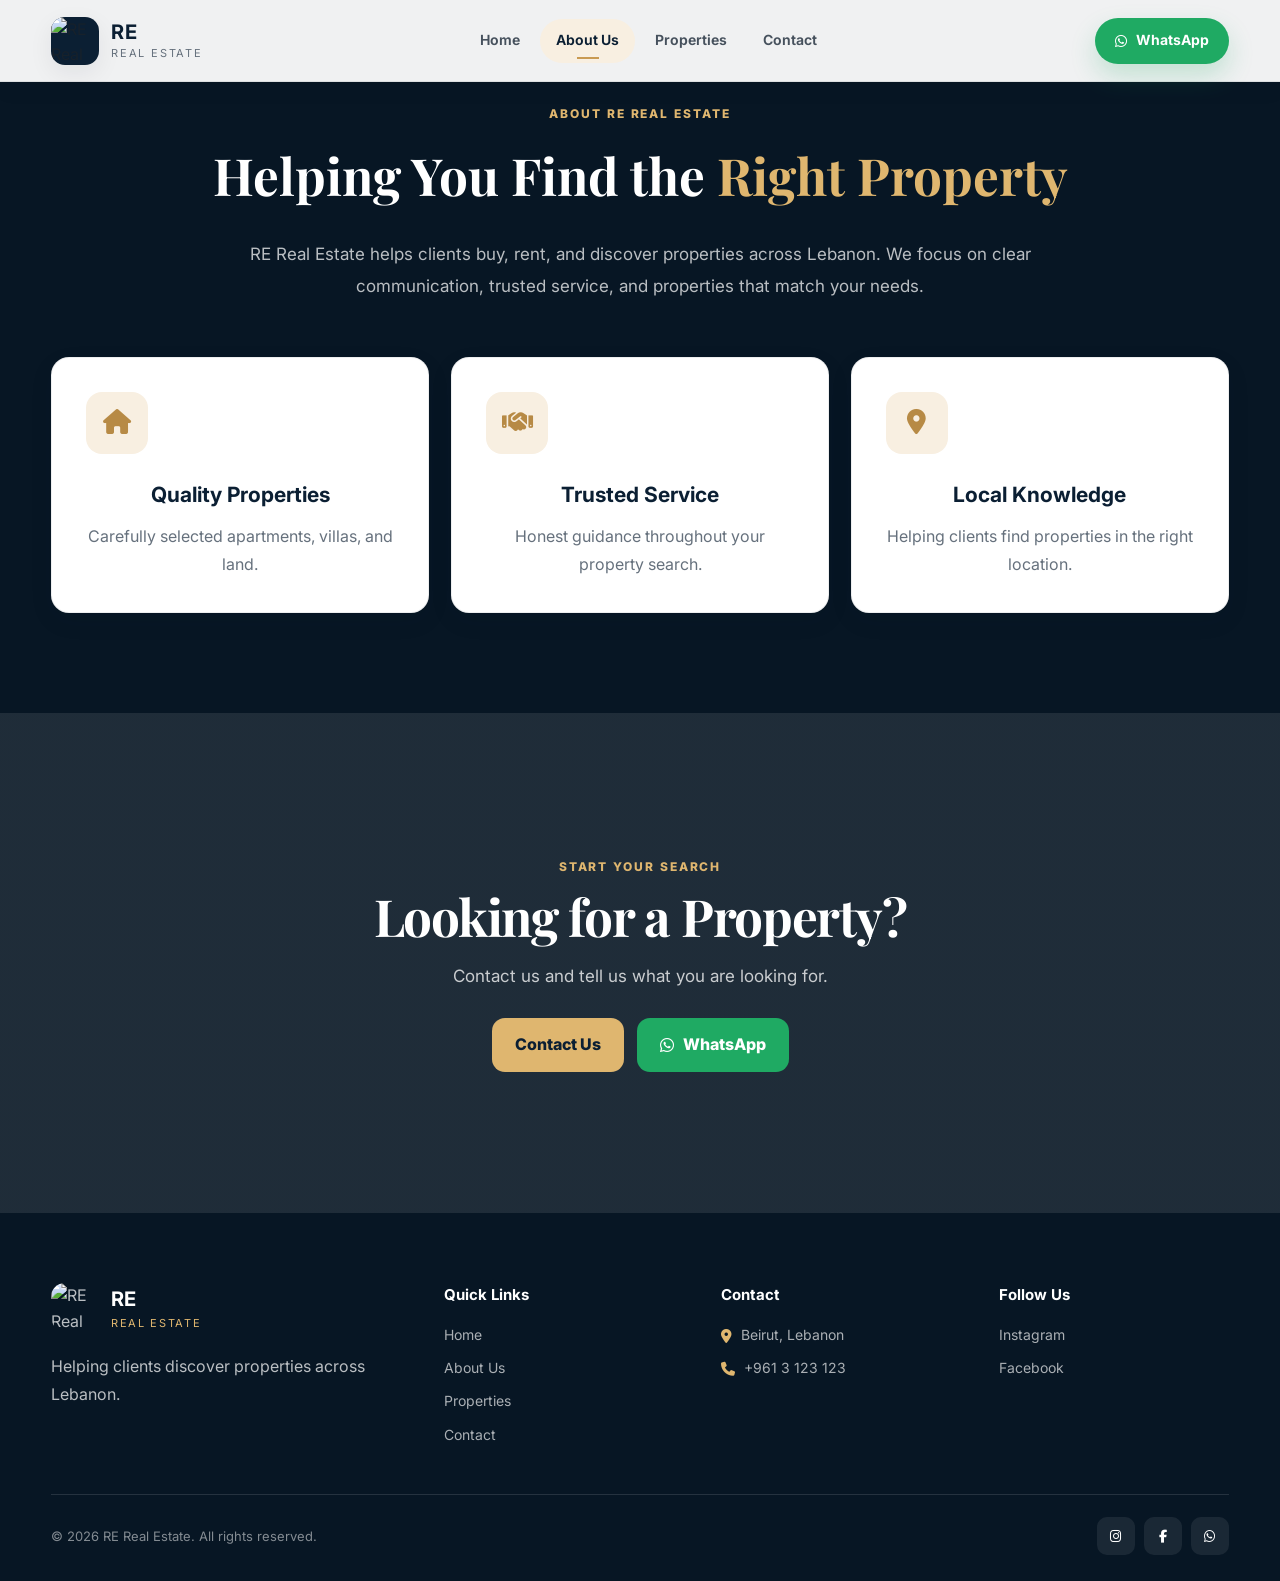
==== about.html @ bbcad8f4 "up" ====
<!DOCTYPE html>
<html lang="en">
<head>
  <meta charset="UTF-8" />

  <meta
    name="viewport"
    content="width=device-width, initial-scale=1.0"
  />

  <title>About Us | RE Real Estate</title>

  <meta
    name="description"
    content="Learn more about RE Real Estate and how we help clients find properties across Lebanon."
  />

  <link rel="stylesheet" href="style.css" />

  <link rel="preconnect" href="https://fonts.googleapis.com" />

  <link
    rel="preconnect"
    href="https://fonts.gstatic.com"
    crossorigin
  />

  <link
    href="https://fonts.googleapis.com/css2?family=Inter:wght@300;400;500;600;700;800&family=Playfair+Display:wght@600;700&display=swap"
    rel="stylesheet"
  />

  <link
    rel="stylesheet"
    href="https://cdnjs.cloudflare.com/ajax/libs/font-awesome/6.5.1/css/all.min.css"
  />
</head>

<body>

  <!-- LOADER -->
  <div class="loader-wrapper" id="loader">
    <div class="loader"></div>
  </div>

  <!-- HEADER -->
  <header class="header">

    <a href="index.html" class="logo-section">

      <div class="logo-icon">
        <img
          src="images/l.jpg"
          alt="RE Real Estate Logo"
        />
      </div>

      <div class="logo-text">
        <h2>RE</h2>
        <p>Real Estate</p>
      </div>

    </a>

    <nav class="nav" id="navMenu">

      <a href="index.html" class="nav-link">
        Home
      </a>

      <a href="about.html" class="nav-link active">
        About Us
      </a>

      <a href="index.html#properties" class="nav-link">
        Properties
      </a>

      <a href="contact.html" class="nav-link">
        Contact
      </a>

    </nav>

    <div class="header-actions">

      <a
        href="https://wa.me/9613123123"
        target="_blank"
        rel="noopener noreferrer"
        class="header-whatsapp"
      >
        <i class="fa-brands fa-whatsapp"></i>
        <span>WhatsApp</span>
      </a>

      <button
        class="menu-toggle"
        id="menuToggle"
        type="button"
        aria-label="Open navigation menu"
        aria-expanded="false"
      >
        <i class="fa-solid fa-bars"></i>
      </button>

    </div>

  </header>

  <main>

    <!-- SIMPLE ABOUT HERO -->
    <section class="about-section">

      <div class="about-container">

        <span class="section-label light-label">
          About RE Real Estate
        </span>

        <h2>
          Helping You Find the
          <span>Right Property</span>
        </h2>

        <p class="about-text">
          RE Real Estate helps clients buy, rent, and discover
          properties across Lebanon. We focus on clear communication,
          trusted service, and properties that match your needs.
        </p>

        <div class="about-features">

          <div class="feature-box">

            <div class="feature-icon">
              <i class="fa-solid fa-house"></i>
            </div>

            <h3>Quality Properties</h3>

            <p>
              Carefully selected apartments, villas, and land.
            </p>

          </div>

          <div class="feature-box">

            <div class="feature-icon">
              <i class="fa-solid fa-handshake"></i>
            </div>

            <h3>Trusted Service</h3>

            <p>
              Honest guidance throughout your property search.
            </p>

          </div>

          <div class="feature-box">

            <div class="feature-icon">
              <i class="fa-solid fa-location-dot"></i>
            </div>

            <h3>Local Knowledge</h3>

            <p>
              Helping clients find properties in the right location.
            </p>

          </div>

        </div>

      </div>

    </section>

    <!-- SMALL CONTACT CTA -->
    <section class="contact-cta">

      <div class="contact-cta-content">

        <span class="section-label light-label">
          Start Your Search
        </span>

        <h2>Looking for a Property?</h2>

        <p>
          Contact us and tell us what you are looking for.
        </p>

        <div class="contact-cta-buttons">

          <a href="contact.html" class="cta-primary">
            Contact Us
          </a>

          <a
            href="https://wa.me/9613123123"
            target="_blank"
            rel="noopener noreferrer"
            class="cta-whatsapp"
          >
            <i class="fa-brands fa-whatsapp"></i>
            WhatsApp
          </a>

        </div>

      </div>

    </section>

  </main>

  <!-- FOOTER -->
  <footer class="footer">

    <div class="footer-container">

      <div class="footer-brand">

        <div class="footer-logo">

          <img
            src="images/l.jpg"
            alt="RE Real Estate Logo"
          />

          <div>
            <h3>RE</h3>
            <p>Real Estate</p>
          </div>

        </div>

        <p class="footer-description">
          Helping clients discover properties across Lebanon.
        </p>

      </div>

      <div class="footer-column">

        <h4>Quick Links</h4>

        <a href="index.html">Home</a>
        <a href="about.html">About Us</a>
        <a href="index.html#properties">Properties</a>
        <a href="contact.html">Contact</a>

      </div>

      <div class="footer-column">

        <h4>Contact</h4>

        <p>
          <i class="fa-solid fa-location-dot"></i>
          Beirut, Lebanon
        </p>

        <p>
          <i class="fa-solid fa-phone"></i>
          +961 3 123 123
        </p>

      </div>

      <div class="footer-column">

        <h4>Follow Us</h4>

        <a href="#">
          Instagram
        </a>

        <a href="#">
          Facebook
        </a>

      </div>

    </div>

    <div class="footer-bottom">

      <p>
        © 2026 RE Real Estate. All rights reserved.
      </p>

      <div class="footer-socials">

        <a href="#" aria-label="Instagram">
          <i class="fa-brands fa-instagram"></i>
        </a>

        <a href="#" aria-label="Facebook">
          <i class="fa-brands fa-facebook-f"></i>
        </a>

        <a
          href="https://wa.me/9613123123"
          target="_blank"
          rel="noopener noreferrer"
          aria-label="WhatsApp"
        >
          <i class="fa-brands fa-whatsapp"></i>
        </a>

      </div>

    </div>

  </footer>

  <script src="script.js"></script>

</body>
</html>
---- style.css ----
/* =========================================================
   RE REAL ESTATE — PROFESSIONAL RESPONSIVE DESIGN
   ========================================================= */

/* =========================
   DESIGN TOKENS
========================= */
:root{
  --navy-950:#071624;
  --navy-900:#0b1f33;
  --navy-800:#12314d;
  --navy-700:#1a466d;

  --gold-600:#b78a45;
  --gold-500:#c99a52;
  --gold-400:#dfb66f;
  --gold-100:#f8efe1;

  --green:#1faa63;
  --green-dark:#16844b;

  --white:#ffffff;
  --ivory:#fbfaf7;
  --sand:#f3efe8;
  --surface:#ffffff;
  --surface-soft:#f7f8fa;

  --text:#17212b;
  --text-soft:#66717d;
  --text-light:#8c96a1;
  --border:#e5e9ed;

  --shadow-sm:0 8px 24px rgba(7,22,36,.07);
  --shadow-md:0 18px 45px rgba(7,22,36,.11);
  --shadow-lg:0 28px 70px rgba(7,22,36,.18);

  --radius-sm:12px;
  --radius-md:18px;
  --radius-lg:26px;
  --radius-xl:34px;

  --container:1240px;
  --header-height:82px;
}

/* =========================
   RESET / GLOBAL
========================= */
*{
  margin:0;
  padding:0;
  box-sizing:border-box;
}

html{
  scroll-behavior:smooth;
  scroll-padding-top:100px;
}

body{
  min-height:100vh;
  font-family:"Inter",sans-serif;
  background:var(--ivory);
  color:var(--text);
  overflow-x:hidden;
  line-height:1.6;
}

body.menu-open{
  overflow:hidden;
}

img{
  width:100%;
  display:block;
}

a{
  color:inherit;
  text-decoration:none;
}

button,
input,
select,
textarea{
  font:inherit;
}

button,
select{
  cursor:pointer;
}

button{
  border:none;
}

input,
select,
textarea{
  min-width:0;
}

::selection{
  background:var(--gold-500);
  color:var(--white);
}

[hidden]{
  display:none !important;
}

/* =========================
   LOADER
========================= */
.loader-wrapper{
  position:fixed;
  inset:0;
  z-index:9999;
  display:flex;
  align-items:center;
  justify-content:center;
  background:var(--navy-950);
  transition:opacity .4s ease, visibility .4s ease;
}

.loader-wrapper.hide{
  opacity:0;
  visibility:hidden;
  pointer-events:none;
}

.loader{
  width:54px;
  height:54px;
  border:4px solid rgba(255,255,255,.18);
  border-top-color:var(--gold-400);
  border-radius:50%;
  animation:spin .8s linear infinite;
}

@keyframes spin{
  to{transform:rotate(360deg)}
}

/* =========================
   HEADER
========================= */
.header{
  position:fixed;
  top:0;
  left:0;
  width:100%;
  height:var(--header-height);
  z-index:1000;
  display:flex;
  align-items:center;
  justify-content:space-between;
  gap:28px;
  padding:0 clamp(20px,4vw,64px);
  background:rgba(255,255,255,.94);
  border-bottom:1px solid rgba(7,22,36,.08);
  box-shadow:0 6px 22px rgba(7,22,36,.05);
  backdrop-filter:blur(18px);
}

.logo-section{
  display:flex;
  align-items:center;
  gap:12px;
  flex-shrink:0;
}

.logo-icon{
  width:48px;
  height:48px;
  border-radius:14px;
  overflow:hidden;
  background:var(--navy-900);
  box-shadow:var(--shadow-sm);
}

.logo-icon img{
  width:100%;
  height:100%;
  object-fit:cover;
}

.logo-text h2,
.logo-section h2{
  color:var(--navy-900);
  font-size:20px;
  line-height:1.1;
  letter-spacing:.06em;
}

.logo-text p,
.logo-section p{
  color:var(--text-soft);
  font-size:11px;
  line-height:1.2;
  margin-top:4px;
  text-transform:uppercase;
  letter-spacing:.16em;
}

.nav{
  display:flex;
  align-items:center;
  justify-content:center;
  gap:4px;
}

.nav-link{
  position:relative;
  display:flex;
  align-items:center;
  justify-content:center;
  min-height:44px;
  padding:0 16px;
  color:#46515d;
  font-size:14px;
  font-weight:650;
  border-radius:999px;
  transition:color .25s ease, background .25s ease;
}

.nav-link::after{
  content:"";
  position:absolute;
  left:50%;
  bottom:4px;
  width:0;
  height:2px;
  background:var(--gold-500);
  transform:translateX(-50%);
  transition:width .25s ease;
}

.nav-link:hover,
.nav-link.active{
  color:var(--navy-900);
  background:var(--gold-100);
}

.nav-link:hover::after,
.nav-link.active::after{
  width:22px;
}

.header-actions{
  display:flex;
  align-items:center;
  gap:12px;
}

.header-whatsapp{
  min-height:46px;
  padding:0 20px;
  display:inline-flex;
  align-items:center;
  justify-content:center;
  gap:9px;
  color:var(--white);
  background:var(--green);
  border-radius:999px;
  font-size:14px;
  font-weight:700;
  box-shadow:0 12px 26px rgba(31,170,99,.22);
  transition:transform .25s ease, background .25s ease, box-shadow .25s ease;
}

.header-whatsapp:hover{
  background:var(--green-dark);
  transform:translateY(-2px);
  box-shadow:0 16px 32px rgba(31,170,99,.3);
}

.menu-toggle{
  display:none;
  width:46px;
  height:46px;
  align-items:center;
  justify-content:center;
  border-radius:13px;
  background:var(--navy-900);
  color:var(--white);
  font-size:20px;
}

/* =========================
   SHARED TYPOGRAPHY
========================= */
.section-label{
  display:inline-flex;
  align-items:center;
  gap:8px;
  margin-bottom:12px;
  color:var(--gold-600);
  font-size:12px;
  font-weight:800;
  text-transform:uppercase;
  letter-spacing:.16em;
}

.light-label{
  color:var(--gold-400);
}

.section-heading{
  max-width:var(--container);
  margin:0 auto 42px;
  display:flex;
  align-items:flex-end;
  justify-content:space-between;
  gap:28px;
}

.section-heading h2,
.about-content h2,
.contact-cta h2{
  font-family:"Playfair Display",serif;
  color:var(--navy-900);
  font-size:clamp(36px,4vw,56px);
  line-height:1.1;
  letter-spacing:-.025em;
}

.section-heading p,
.about-content p{
  max-width:650px;
  margin-top:12px;
  color:var(--text-soft);
  font-size:17px;
}

.centered-heading{
  justify-content:center;
  text-align:center;
}

.centered-heading p{
  margin-left:auto;
  margin-right:auto;
}

/* =========================
   HERO
========================= */
.hero{
  position:relative;
  min-height:900px;
  padding:calc(var(--header-height) + 90px) 24px 90px;
  display:flex;
  align-items:center;
  overflow:hidden;
}

.hero-bg{
  position:absolute;
  inset:0;
  width:100%;
  height:100%;
  object-fit:cover;
}

.hero-overlay{
  position:absolute;
  inset:0;
  background:
    linear-gradient(90deg,rgba(7,22,36,.91) 0%,rgba(7,22,36,.72) 44%,rgba(7,22,36,.42) 100%),
    linear-gradient(0deg,rgba(7,22,36,.5),rgba(7,22,36,.06));
}

.hero-content{
  position:relative;
  z-index:2;
  width:100%;
  max-width:var(--container);
  margin:0 auto;
}

.hero-label{
  width:max-content;
  max-width:100%;
  display:flex;
  align-items:center;
  gap:9px;
  margin-bottom:20px;
  padding:9px 14px;
  color:#f8ead4;
  background:rgba(255,255,255,.1);
  border:1px solid rgba(255,255,255,.2);
  border-radius:999px;
  backdrop-filter:blur(12px);
  font-size:13px;
  font-weight:700;
}

.hero-content h1{
  max-width:830px;
  color:var(--white);
  font-family:"Playfair Display",serif;
  font-size:clamp(52px,6.4vw,88px);
  line-height:.98;
  letter-spacing:-.045em;
}

.hero-content h1 span{
  color:var(--gold-400);
}

.hero-description{
  max-width:690px;
  margin:24px 0 36px;
  color:rgba(255,255,255,.82);
  font-size:clamp(17px,1.8vw,21px);
}

/* =========================
   PROPERTY SEARCH
========================= */
.property-search{
  max-width:1120px;
  padding:22px;
  background:rgba(255,255,255,.97);
  border:1px solid rgba(255,255,255,.58);
  border-radius:var(--radius-lg);
  box-shadow:var(--shadow-lg);
  backdrop-filter:blur(18px);
}

.search-grid{
  display:grid;
  grid-template-columns:1.35fr repeat(5,1fr);
  gap:12px;
  align-items:end;
}

.filter-field{
  min-width:0;
}

.filter-field-large{
  grid-column:span 2;
}

.filter-field label{
  display:block;
  margin:0 0 7px 4px;
  color:#52606d;
  font-size:11px;
  font-weight:800;
  text-transform:uppercase;
  letter-spacing:.06em;
}

.filter-control{
  position:relative;
  min-height:56px;
  display:flex;
  align-items:center;
  background:var(--surface-soft);
  border:1px solid var(--border);
  border-radius:14px;
  transition:border-color .2s ease, background .2s ease, box-shadow .2s ease;
}

.filter-control:focus-within{
  background:var(--white);
  border-color:var(--gold-500);
  box-shadow:0 0 0 4px rgba(201,154,82,.13);
}

.filter-control > i:first-child{
  position:absolute;
  left:16px;
  z-index:1;
  color:var(--gold-600);
  pointer-events:none;
}

.filter-control input,
.filter-control select{
  width:100%;
  height:54px;
  padding:0 40px 0 44px;
  color:var(--text);
  background:transparent;
  border:none;
  outline:none;
  border-radius:14px;
  font-size:14px;
}

.filter-control input::placeholder{
  color:#9ca4ad;
}

.filter-control select{
  appearance:none;
}

.select-arrow{
  position:absolute;
  right:15px;
  color:#89939e;
  font-size:11px;
  pointer-events:none;
}

.search-button-field{
  grid-column:span 2;
}

.search-button{
  width:100%;
  min-height:56px;
  display:flex;
  align-items:center;
  justify-content:center;
  gap:10px;
  color:var(--white);
  background:linear-gradient(135deg,var(--gold-600),var(--gold-500));
  border-radius:14px;
  font-weight:800;
  box-shadow:0 12px 24px rgba(183,138,69,.24);
  transition:transform .22s ease, filter .22s ease;
}

.search-button:hover{
  filter:brightness(.95);
  transform:translateY(-2px);
}

.search-bottom{
  margin-top:14px;
  display:flex;
  align-items:center;
  justify-content:space-between;
  gap:16px;
}

.advanced-filter-button,
.clear-filters-button{
  display:inline-flex;
  align-items:center;
  gap:8px;
  padding:7px 4px;
  background:transparent;
  font-size:13px;
  font-weight:750;
}

.advanced-filter-button{
  color:var(--navy-800);
}

.clear-filters-button{
  color:#9a5353;
}

.advanced-filters{
  display:none;
  margin-top:16px;
  padding-top:16px;
  border-top:1px solid var(--border);
}

.advanced-filters.show{
  display:block;
  animation:fadeDown .25s ease;
}

@keyframes fadeDown{
  from{opacity:0;transform:translateY(-8px)}
  to{opacity:1;transform:translateY(0)}
}

.advanced-filter-grid{
  display:grid;
  grid-template-columns:repeat(4,1fr);
  gap:12px;
}

.quick-filters{
  margin-top:20px;
  display:flex;
  align-items:center;
  flex-wrap:wrap;
  gap:10px;
  color:rgba(255,255,255,.82);
  font-size:13px;
}

.quick-filters > span{
  font-weight:800;
}

.quick-filter-btn{
  padding:9px 15px;
  color:var(--white);
  background:rgba(255,255,255,.12);
  border:1px solid rgba(255,255,255,.24);
  border-radius:999px;
  backdrop-filter:blur(12px);
  transition:background .2s ease, color .2s ease, transform .2s ease;
}

.quick-filter-btn:hover,
.quick-filter-btn.active{
  color:var(--navy-900);
  background:var(--white);
  transform:translateY(-2px);
}

/* =========================
   PROPERTIES
========================= */
.properties-section{
  padding:100px clamp(20px,4vw,64px);
  background:var(--ivory);
}

.results-actions{
  display:flex;
  align-items:center;
  gap:10px;
  flex-shrink:0;
}

.results-actions label{
  color:var(--text-soft);
  font-size:13px;
  font-weight:700;
}

.results-actions select{
  min-height:46px;
  padding:0 38px 0 14px;
  color:var(--text);
  background:var(--white);
  border:1px solid var(--border);
  border-radius:12px;
  outline:none;
}

.properties-grid{
  max-width:var(--container);
  margin:0 auto;
  display:grid;
  grid-template-columns:repeat(3,minmax(0,1fr));
  gap:26px;
}

.property-card{
  min-width:0;
  overflow:hidden;
  background:var(--white);
  border:1px solid rgba(7,22,36,.07);
  border-radius:var(--radius-md);
  box-shadow:var(--shadow-sm);
  transition:transform .3s ease, box-shadow .3s ease, border-color .3s ease;
}

.property-card:hover{
  transform:translateY(-8px);
  box-shadow:var(--shadow-md);
  border-color:rgba(201,154,82,.35);
}

.property-image{
  position:relative;
  height:245px;
  overflow:hidden;
  background:#dfe4e8;
}

.property-image::after{
  content:"";
  position:absolute;
  inset:0;
  background:linear-gradient(0deg,rgba(7,22,36,.35),transparent 48%);
  pointer-events:none;
}

.property-image img{
  width:100%;
  height:100%;
  object-fit:cover;
  transition:transform .55s ease;
}

.property-card:hover .property-image img{
  transform:scale(1.06);
}

.property-badge{
  position:absolute;
  top:16px;
  left:16px;
  z-index:2;
  padding:8px 13px;
  color:var(--white);
  border-radius:999px;
  font-size:11px;
  font-weight:800;
  text-transform:uppercase;
  letter-spacing:.05em;
  box-shadow:0 8px 18px rgba(0,0,0,.16);
}

.badge-sale{
  background:var(--gold-600);
}

.badge-rent{
  background:var(--navy-700);
}

.property-content{
  padding:22px;
}

.property-title{
  margin-bottom:10px;
  color:var(--navy-900);
  font-family:"Playfair Display",serif;
  font-size:23px;
  line-height:1.25;
}

.property-location{
  display:flex;
  align-items:flex-start;
  gap:8px;
  min-height:44px;
  margin-bottom:14px;
  color:var(--text-soft);
  font-size:14px;
}

.property-location i{
  margin-top:4px;
  color:var(--gold-600);
}

.property-price{
  margin-bottom:17px;
  color:var(--gold-600);
  font-size:29px;
  font-weight:850;
  letter-spacing:-.03em;
}

.property-features{
  display:flex;
  flex-wrap:wrap;
  gap:10px 16px;
  margin-bottom:20px;
  padding:15px 0;
  color:#5e6873;
  border-top:1px solid var(--border);
  border-bottom:1px solid var(--border);
}

.property-features span{
  display:flex;
  align-items:center;
  gap:6px;
  font-size:13px;
}

.property-features i{
  color:var(--gold-600);
}

.card-buttons{
  display:flex;
  gap:10px;
}

.details-btn{
  flex:1;
  min-height:50px;
  color:var(--white);
  background:var(--navy-900);
  border-radius:12px;
  font-size:14px;
  font-weight:800;
  transition:background .2s ease, transform .2s ease;
}

.details-btn:hover{
  background:var(--navy-700);
  transform:translateY(-2px);
}

.whatsapp-btn{
  width:50px;
  height:50px;
  display:flex;
  align-items:center;
  justify-content:center;
  flex-shrink:0;
  color:var(--white);
  background:var(--green);
  border-radius:12px;
  font-size:20px;
  transition:background .2s ease, transform .2s ease;
}

.whatsapp-btn:hover{
  background:var(--green-dark);
  transform:translateY(-2px);
}

.no-results{
  max-width:700px;
  margin:34px auto 0;
  padding:50px 24px;
  text-align:center;
  background:var(--white);
  border:1px solid var(--border);
  border-radius:var(--radius-lg);
  box-shadow:var(--shadow-sm);
}

.no-results-icon{
  width:76px;
  height:76px;
  margin:0 auto 20px;
  display:flex;
  align-items:center;
  justify-content:center;
  color:var(--gold-600);
  background:var(--gold-100);
  border-radius:50%;
  font-size:30px;
}

.no-results h3{
  color:var(--navy-900);
  font-size:25px;
}

.no-results p{
  margin:8px 0 22px;
  color:var(--text-soft);
}

.reset-search-button{
  min-height:48px;
  padding:0 22px;
  color:var(--white);
  background:var(--navy-900);
  border-radius:12px;
  font-weight:800;
}

/* =========================
   ABOUT PREVIEW
========================= */
.about-preview{
  padding:110px clamp(20px,4vw,64px);
  background:var(--white);
}

.about-preview-container{
  max-width:var(--container);
  margin:0 auto;
  display:grid;
  grid-template-columns:1.05fr .95fr;
  gap:72px;
  align-items:center;
}

.about-image{
  position:relative;
}

.about-image img{
  height:570px;
  object-fit:cover;
  border-radius:var(--radius-lg);
  box-shadow:var(--shadow-md);
}

.about-image::before{
  content:"";
  position:absolute;
  left:-20px;
  top:-20px;
  width:140px;
  height:140px;
  border:2px solid var(--gold-500);
  border-radius:24px;
  z-index:0;
}

.about-image img{
  position:relative;
  z-index:1;
}

.experience-card{
  position:absolute;
  right:-24px;
  bottom:34px;
  z-index:2;
  width:180px;
  padding:24px;
  color:var(--white);
  background:var(--navy-900);
  border-radius:18px;
  box-shadow:var(--shadow-md);
}

.experience-card strong{
  display:block;
  color:var(--gold-400);
  font-family:"Playfair Display",serif;
  font-size:44px;
  line-height:1;
}

.experience-card span{
  display:block;
  margin-top:8px;
  font-size:13px;
  line-height:1.4;
}

.about-content p{
  line-height:1.8;
}

.about-points{
  margin:25px 0 30px;
  display:grid;
  gap:13px;
}

.about-point{
  display:flex;
  align-items:center;
  gap:11px;
  color:#46515d;
  font-weight:650;
}

.about-point i{
  color:var(--gold-600);
}

.primary-link{
  display:inline-flex;
  align-items:center;
  gap:10px;
  min-height:52px;
  padding:0 21px;
  color:var(--white);
  background:var(--navy-900);
  border-radius:12px;
  font-weight:800;
  transition:background .2s ease, transform .2s ease;
}

.primary-link:hover{
  background:var(--navy-700);
  transform:translateY(-2px);
}

/* =========================
   FEATURES
========================= */
.features-section{
  padding:100px clamp(20px,4vw,64px);
  background:var(--sand);
}

.features-grid{
  max-width:var(--container);
  margin:0 auto;
  display:grid;
  grid-template-columns:repeat(3,1fr);
  gap:24px;
}

.feature-card,
.feature-box{
  padding:34px;
  background:var(--white);
  border:1px solid rgba(7,22,36,.07);
  border-radius:var(--radius-md);
  box-shadow:var(--shadow-sm);
  transition:transform .25s ease, box-shadow .25s ease;
}

.feature-card:hover,
.feature-box:hover{
  transform:translateY(-6px);
  box-shadow:var(--shadow-md);
}

.feature-icon{
  width:62px;
  height:62px;
  margin-bottom:24px;
  display:flex;
  align-items:center;
  justify-content:center;
  color:var(--gold-600);
  background:var(--gold-100);
  border-radius:16px;
  font-size:25px;
}

.feature-card h3,
.feature-box h3{
  margin-bottom:10px;
  color:var(--navy-900);
  font-size:21px;
}

.feature-card p,
.feature-box p{
  color:var(--text-soft);
  line-height:1.75;
}

/* =========================
   CONTACT CTA
========================= */
.contact-cta{
  position:relative;
  min-height:500px;
  padding:90px 24px;
  display:flex;
  align-items:center;
  justify-content:center;
  overflow:hidden;
  text-align:center;
  background:
    linear-gradient(rgba(7,22,36,.9),rgba(7,22,36,.9)),
    url("images/hero.png") center/cover no-repeat;
}

.contact-cta-content{
  position:relative;
  z-index:2;
  max-width:800px;
}

.contact-cta h2{
  color:var(--white);
}

.contact-cta p{
  max-width:650px;
  margin:18px auto 28px;
  color:rgba(255,255,255,.76);
  font-size:17px;
}

.contact-cta-buttons{
  display:flex;
  align-items:center;
  justify-content:center;
  flex-wrap:wrap;
  gap:13px;
}

.cta-primary,
.cta-whatsapp{
  min-height:54px;
  padding:0 23px;
  display:inline-flex;
  align-items:center;
  justify-content:center;
  gap:9px;
  border-radius:13px;
  font-weight:800;
}

.cta-primary{
  color:var(--navy-900);
  background:var(--gold-400);
}

.cta-whatsapp{
  color:var(--white);
  background:var(--green);
}

/* =========================
   FOOTER
========================= */
.footer{
  padding:70px clamp(20px,4vw,64px) 26px;
  color:rgba(255,255,255,.72);
  background:var(--navy-950);
}

.footer-container{
  max-width:var(--container);
  margin:0 auto;
  display:grid;
  grid-template-columns:1.5fr repeat(3,1fr);
  gap:48px;
}

.footer-logo{
  display:flex;
  align-items:center;
  gap:12px;
}

.footer-logo img{
  width:48px;
  height:48px;
  object-fit:cover;
  border-radius:14px;
}

.footer-logo h3{
  color:var(--white);
  font-size:20px;
}

.footer-logo p{
  color:var(--gold-400);
  font-size:11px;
  letter-spacing:.15em;
  text-transform:uppercase;
}

.footer-description{
  max-width:350px;
  margin-top:20px;
  line-height:1.75;
}

.footer-column{
  display:grid;
  align-content:start;
  gap:11px;
}

.footer-column h4{
  margin-bottom:6px;
  color:var(--white);
  font-size:15px;
}

.footer-column a,
.footer-column p{
  color:rgba(255,255,255,.66);
  font-size:14px;
  transition:color .2s ease;
}

.footer-column a:hover{
  color:var(--gold-400);
}

.footer-column p{
  display:flex;
  align-items:flex-start;
  gap:9px;
}

.footer-column i{
  margin-top:5px;
  color:var(--gold-400);
}

.footer-bottom{
  max-width:var(--container);
  margin:48px auto 0;
  padding-top:22px;
  display:flex;
  align-items:center;
  justify-content:space-between;
  gap:20px;
  border-top:1px solid rgba(255,255,255,.12);
  color:rgba(255,255,255,.5);
  font-size:13px;
}

.footer-socials{
  display:flex;
  gap:9px;
}

.footer-socials a{
  width:38px;
  height:38px;
  display:flex;
  align-items:center;
  justify-content:center;
  color:var(--white);
  background:rgba(255,255,255,.08);
  border-radius:10px;
  transition:background .2s ease, color .2s ease;
}

.footer-socials a:hover{
  color:var(--navy-900);
  background:var(--gold-400);
}

/* =========================
   PROPERTY MODAL
========================= */
.property-modal{
  position:fixed;
  inset:0;
  z-index:5000;
  opacity:0;
  visibility:hidden;
  pointer-events:none;
  transition:opacity .25s ease, visibility .25s ease;
}

.property-modal.show{
  opacity:1;
  visibility:visible;
  pointer-events:auto;
}

.modal-overlay{
  position:absolute;
  inset:0;
  background:rgba(7,22,36,.78);
  backdrop-filter:blur(5px);
}

.modal-content{
  position:absolute;
  top:50%;
  left:50%;
  width:min(920px,calc(100% - 30px));
  max-height:90vh;
  overflow:auto;
  transform:translate(-50%,-48%);
  background:var(--white);
  border-radius:var(--radius-lg);
  box-shadow:var(--shadow-lg);
  transition:transform .25s ease;
}

.property-modal.show .modal-content{
  transform:translate(-50%,-50%);
}

.close-modal{
  position:absolute;
  top:16px;
  right:16px;
  z-index:5;
  width:46px;
  height:46px;
  color:var(--white);
  background:rgba(7,22,36,.9);
  border-radius:50%;
  font-size:18px;
}

.modal-image{
  height:360px;
}

.modal-image img{
  width:100%;
  height:100%;
  object-fit:cover;
}

.modal-info{
  padding:30px;
}

.modal-info h2{
  color:var(--navy-900);
  font-family:"Playfair Display",serif;
  font-size:34px;
}

.modal-location{
  margin:10px 0;
  display:flex;
  align-items:center;
  gap:8px;
  color:var(--text-soft);
}

.modal-price{
  margin-bottom:20px;
  color:var(--gold-600);
  font-size:32px;
  font-weight:850;
}

.modal-features{
  display:flex;
  flex-wrap:wrap;
  gap:10px;
  margin-bottom:22px;
}

.modal-features span{
  padding:10px 13px;
  display:flex;
  align-items:center;
  gap:7px;
  color:#46515d;
  background:var(--surface-soft);
  border:1px solid var(--border);
  border-radius:10px;
  font-size:13px;
}

.modal-description{
  margin-bottom:24px;
  color:var(--text-soft);
  line-height:1.8;
}

.modal-whatsapp{
  min-height:56px;
  display:flex;
  align-items:center;
  justify-content:center;
  gap:9px;
  color:var(--white);
  background:var(--green);
  border-radius:13px;
  font-weight:800;
}

/* =========================================================
   PROPERTY DETAILS PAGE
========================================================= */
.details-page{
  padding:calc(var(--header-height) + 42px) clamp(20px,4vw,64px) 100px;
  background:var(--ivory);
}

.details-top,
.property-heading,
.details-gallery,
.details-layout{
  max-width:var(--container);
  margin-left:auto;
  margin-right:auto;
}

.details-top{
  margin-bottom:24px;
  display:flex;
  align-items:center;
  justify-content:space-between;
  gap:20px;
}

.breadcrumb{
  display:flex;
  align-items:center;
  flex-wrap:wrap;
  gap:9px;
  color:var(--text-soft);
  font-size:13px;
}

.breadcrumb a{
  display:flex;
  align-items:center;
  gap:7px;
  color:var(--text-soft);
}

.breadcrumb > i{
  color:#a6adb4;
  font-size:9px;
}

.breadcrumb span{
  color:var(--navy-900);
  font-weight:700;
}

.back-properties-link{
  display:inline-flex;
  align-items:center;
  gap:8px;
  color:var(--navy-800);
  font-size:13px;
  font-weight:750;
}

.property-heading{
  margin-bottom:30px;
  display:flex;
  align-items:flex-end;
  justify-content:space-between;
  gap:30px;
}

.property-heading-badges{
  display:flex;
  flex-wrap:wrap;
  gap:9px;
  margin-bottom:14px;
}

.details-badge,
.featured-badge{
  position:static;
  display:inline-flex;
  align-items:center;
  gap:7px;
  padding:8px 13px;
  color:var(--white);
  border-radius:999px;
  font-size:11px;
  font-weight:850;
  letter-spacing:.04em;
  text-transform:uppercase;
}

.details-badge{
  background:var(--gold-600);
}

.featured-badge{
  background:var(--navy-800);
}

.property-heading h1{
  max-width:780px;
  color:var(--navy-900);
  font-family:"Playfair Display",serif;
  font-size:clamp(38px,4.7vw,62px);
  line-height:1.05;
}

.detail-location{
  margin-top:14px;
  display:flex;
  align-items:center;
  gap:9px;
  color:var(--text-soft);
  font-size:16px;
}

.detail-location i{
  color:var(--gold-600);
}

.property-heading-price{
  min-width:220px;
  text-align:right;
}

.property-heading-price span{
  display:block;
  color:var(--text-soft);
  font-size:12px;
  text-transform:uppercase;
  letter-spacing:.08em;
}

.property-heading-price strong{
  display:block;
  margin-top:4px;
  color:var(--gold-600);
  font-size:clamp(30px,3vw,42px);
  line-height:1.1;
}

.details-gallery{
  margin-bottom:42px;
}

.main-image-wrap{
  position:relative;
  height:620px;
  overflow:hidden;
  background:#dfe4e8;
  border-radius:var(--radius-lg);
  box-shadow:var(--shadow-md);
}

.main-image-wrap::after{
  content:"";
  position:absolute;
  inset:0;
  background:linear-gradient(0deg,rgba(7,22,36,.35),transparent 35%);
  pointer-events:none;
}

.main-image-wrap img{
  width:100%;
  height:100%;
  object-fit:cover;
}

.gallery-arrow{
  position:absolute;
  top:50%;
  z-index:4;
  width:54px;
  height:54px;
  display:flex;
  align-items:center;
  justify-content:center;
  color:var(--navy-900);
  background:rgba(255,255,255,.94);
  border-radius:50%;
  box-shadow:0 12px 28px rgba(7,22,36,.22);
  transform:translateY(-50%);
  transition:transform .2s ease, background .2s ease;
}

.gallery-arrow:hover{
  background:var(--gold-400);
  transform:translateY(-50%) scale(1.05);
}

.gallery-arrow-left,
.gallery-arrow.left{
  left:20px;
}

.gallery-arrow-right,
.gallery-arrow.right{
  right:20px;
}

.gallery-counter{
  position:absolute;
  right:18px;
  bottom:18px;
  z-index:4;
  padding:9px 13px;
  display:flex;
  align-items:center;
  gap:8px;
  color:var(--white);
  background:rgba(7,22,36,.72);
  border:1px solid rgba(255,255,255,.2);
  border-radius:999px;
  backdrop-filter:blur(10px);
  font-size:12px;
  font-weight:700;
}

.gallery-dots{
  position:absolute;
  left:50%;
  bottom:20px;
  z-index:4;
  display:flex;
  gap:7px;
  transform:translateX(-50%);
}

.gallery-dot{
  width:9px;
  height:9px;
  background:rgba(255,255,255,.55);
  border-radius:999px;
  transition:width .2s ease, background .2s ease;
}

.gallery-dot.active{
  width:28px;
  background:var(--white);
}

.thumbnail-row{
  margin-top:15px;
  display:flex;
  gap:12px;
  overflow-x:auto;
  padding:3px 2px 8px;
  scrollbar-width:thin;
}

.thumbnail-img{
  width:150px;
  height:92px;
  flex:0 0 auto;
  object-fit:cover;
  border:3px solid transparent;
  border-radius:12px;
  opacity:.72;
  transition:opacity .2s ease, border-color .2s ease, transform .2s ease;
}

.thumbnail-img:hover,
.thumbnail-img.active{
  opacity:1;
  border-color:var(--gold-500);
  transform:translateY(-2px);
}

.details-layout{
  display:grid;
  grid-template-columns:minmax(0,1fr) 370px;
  gap:30px;
  align-items:start;
}

.details-main{
  min-width:0;
  display:grid;
  gap:22px;
}

.details-card,
.sidebar-card{
  background:var(--white);
  border:1px solid var(--border);
  border-radius:var(--radius-md);
  box-shadow:var(--shadow-sm);
}

.details-card{
  padding:32px;
}

.details-card-heading{
  margin-bottom:25px;
  display:flex;
  align-items:flex-start;
  justify-content:space-between;
  gap:20px;
}

.details-card-heading h2{
  color:var(--navy-900);
  font-family:"Playfair Display",serif;
  font-size:30px;
}

.property-reference{
  padding:9px 12px;
  color:var(--text-soft);
  background:var(--surface-soft);
  border:1px solid var(--border);
  border-radius:10px;
  font-size:12px;
  white-space:nowrap;
}

.detail-stats{
  display:grid;
  grid-template-columns:repeat(4,1fr);
  gap:14px;
}

.detail-stat{
  min-width:0;
  padding:17px;
  display:flex;
  align-items:center;
  gap:12px;
  background:var(--surface-soft);
  border:1px solid var(--border);
  border-radius:14px;
}

.stat-icon{
  width:48px;
  height:48px;
  flex:0 0 auto;
  display:flex;
  align-items:center;
  justify-content:center;
  color:var(--gold-600);
  background:var(--gold-100);
  border-radius:12px;
  font-size:19px;
}

.detail-stat strong{
  display:block;
  color:var(--navy-900);
  font-size:21px;
  line-height:1.1;
}

.detail-stat span{
  display:block;
  margin-top:5px;
  color:var(--text-soft);
  font-size:11px;
}

.detail-description{
  color:#58636f;
  font-size:16px;
  line-height:1.9;
  white-space:pre-line;
}

.amenities-grid{
  display:grid;
  grid-template-columns:repeat(2,1fr);
  gap:12px;
}

.amenity-item{
  padding:13px 15px;
  display:flex;
  align-items:center;
  gap:9px;
  color:#46515d;
  background:var(--surface-soft);
  border:1px solid var(--border);
  border-radius:12px;
  font-size:14px;
  font-weight:650;
}

.amenity-item i{
  color:var(--gold-600);
}

.property-map{
  min-height:370px;
  overflow:hidden;
  border-radius:15px;
  border:1px solid var(--border);
}

.property-map iframe{
  width:100%;
  height:370px;
  border:0;
}

.details-sidebar{
  position:sticky;
  top:calc(var(--header-height) + 22px);
  display:grid;
  gap:20px;
}

.sidebar-card{
  padding:25px;
}

.sidebar-card h2,
.sidebar-card h3{
  color:var(--navy-900);
}

.sidebar-card h2{
  margin-bottom:10px;
  font-family:"Playfair Display",serif;
  font-size:29px;
}

.sidebar-card > p{
  margin-bottom:20px;
  color:var(--text-soft);
  font-size:14px;
}

.details-whatsapp,
.details-phone-button{
  min-height:54px;
  display:flex;
  align-items:center;
  justify-content:center;
  gap:9px;
  border-radius:12px;
  font-size:14px;
  font-weight:800;
  transition:transform .2s ease, background .2s ease;
}

.details-whatsapp{
  color:var(--white);
  background:var(--green);
}

.details-whatsapp:hover{
  background:var(--green-dark);
  transform:translateY(-2px);
}

.details-phone-button{
  margin-top:10px;
  color:var(--navy-900);
  background:var(--gold-100);
  border:1px solid rgba(183,138,69,.28);
}

.info-list{
  margin-top:15px;
}

.info-row{
  padding:14px 0;
  display:flex;
  align-items:center;
  justify-content:space-between;
  gap:18px;
  border-bottom:1px solid var(--border);
}

.info-row:last-child{
  border-bottom:none;
}

.info-row span{
  color:var(--text-soft);
  font-size:13px;
}

.info-row strong{
  color:var(--navy-900);
  font-size:13px;
  text-align:right;
}

.agent-profile{
  display:flex;
  align-items:center;
  gap:14px;
}

.agent-image{
  width:60px;
  height:60px;
  flex:0 0 auto;
  display:flex;
  align-items:center;
  justify-content:center;
  color:var(--gold-600);
  background:var(--gold-100);
  border-radius:16px;
  font-size:24px;
}

.agent-profile span{
  color:var(--text-soft);
  font-size:11px;
}

.agent-profile h3{
  font-size:17px;
}

.agent-profile p{
  color:var(--text-soft);
  font-size:12px;
}

.agent-contact-list{
  margin-top:18px;
  display:grid;
  gap:9px;
}

.agent-contact-list a{
  display:flex;
  align-items:center;
  gap:9px;
  color:#4f5a66;
  font-size:13px;
}

.agent-contact-list i{
  color:var(--gold-600);
}

/* =========================
   LEGACY ABOUT / CONTACT
   (keeps older HTML usable)
========================= */
.about-section{
  padding:100px clamp(20px,4vw,64px);
  color:var(--white);
  background:var(--navy-950);
}

.about-container{
  max-width:var(--container);
  margin:0 auto;
  text-align:center;
}

.about-container h2{
  font-family:"Playfair Display",serif;
  font-size:clamp(36px,4vw,54px);
}

.about-container h2 span{
  color:var(--gold-400);
}

.about-text{
  max-width:850px;
  margin:22px auto 0;
  color:rgba(255,255,255,.72);
  font-size:17px;
  line-height:1.85;
}

.about-features{
  margin-top:55px;
  display:grid;
  grid-template-columns:repeat(3,1fr);
  gap:22px;
}

.contact-section{
  padding:100px clamp(20px,4vw,64px);
}

.contact-container{
  max-width:var(--container);
  margin:0 auto;
  display:grid;
  grid-template-columns:.85fr 1.15fr;
  gap:26px;
}

.contact-card{
  padding:34px;
  background:var(--white);
  border:1px solid var(--border);
  border-radius:var(--radius-md);
  box-shadow:var(--shadow-sm);
}

.contact-card h3{
  margin-bottom:26px;
  color:var(--navy-900);
  font-family:"Playfair Display",serif;
  font-size:30px;
}

.contact-item{
  margin-bottom:22px;
}

.contact-item span{
  display:block;
  color:var(--text-soft);
  font-size:12px;
  text-transform:uppercase;
  letter-spacing:.08em;
}

.contact-item strong{
  display:block;
  margin-top:5px;
  color:var(--navy-900);
  font-size:17px;
}

.contact-whatsapp{
  min-height:54px;
  display:flex;
  align-items:center;
  justify-content:center;
  gap:9px;
  color:var(--white);
  background:var(--green);
  border-radius:12px;
  font-weight:800;
}

.map-container{
  min-height:430px;
  overflow:hidden;
  border-radius:var(--radius-md);
  box-shadow:var(--shadow-sm);
}

.map-container iframe{
  width:100%;
  height:100%;
  border:0;
}

/* =========================================================
   RESPONSIVE
========================================================= */
@media(max-width:1120px){
  .search-grid{
    grid-template-columns:repeat(4,1fr);
  }

  .filter-field-large,
  .search-button-field{
    grid-column:span 2;
  }

  .properties-grid{
    grid-template-columns:repeat(2,minmax(0,1fr));
  }

  .detail-stats{
    grid-template-columns:repeat(2,1fr);
  }
}

@media(max-width:900px){
  :root{
    --header-height:72px;
  }

  .header{
    padding:0 18px;
  }

  .logo-icon{
    width:43px;
    height:43px;
  }

  .nav{
    position:fixed;
    top:var(--header-height);
    left:14px;
    right:14px;
    display:flex;
    flex-direction:column;
    align-items:stretch;
    gap:4px;
    padding:12px;
    background:rgba(255,255,255,.98);
    border:1px solid var(--border);
    border-radius:18px;
    box-shadow:var(--shadow-md);
    transform:translateY(-18px);
    opacity:0;
    visibility:hidden;
    pointer-events:none;
    transition:opacity .25s ease, transform .25s ease, visibility .25s ease;
  }

  .nav.show,
  .nav.open{
    opacity:1;
    visibility:visible;
    pointer-events:auto;
    transform:translateY(0);
  }

  .nav-link{
    justify-content:flex-start;
    min-height:48px;
    border-radius:12px;
  }

  .nav-link::after{
    display:none;
  }

  .menu-toggle{
    display:flex;
  }

  .header-whatsapp{
    width:46px;
    min-height:46px;
    padding:0;
  }

  .header-whatsapp span{
    display:none;
  }

  .hero{
    min-height:auto;
    padding-top:calc(var(--header-height) + 70px);
    padding-bottom:70px;
  }

  .hero-overlay{
    background:rgba(7,22,36,.79);
  }

  .property-search{
    padding:18px;
  }

  .search-grid{
    grid-template-columns:repeat(2,1fr);
  }

  .advanced-filter-grid{
    grid-template-columns:repeat(2,1fr);
  }

  .about-preview-container,
  .details-layout,
  .contact-container{
    grid-template-columns:1fr;
  }

  .about-preview-container{
    gap:48px;
  }

  .about-image img{
    height:460px;
  }

  .experience-card{
    right:18px;
  }

  .features-grid,
  .about-features{
    grid-template-columns:1fr;
  }

  .footer-container{
    grid-template-columns:repeat(2,1fr);
  }

  .property-heading{
    align-items:flex-start;
    flex-direction:column;
  }

  .property-heading-price{
    text-align:left;
  }

  .main-image-wrap{
    height:460px;
  }

  .details-sidebar{
    position:static;
  }
}

@media(max-width:650px){
  .header-actions{
    gap:8px;
  }

  .logo-text p,
  .logo-section p{
    display:none;
  }

  .hero{
    padding-left:16px;
    padding-right:16px;
  }

  .hero-content h1{
    font-size:46px;
  }

  .hero-description{
    font-size:16px;
  }

  .property-search{
    padding:14px;
    border-radius:20px;
  }

  .search-grid,
  .advanced-filter-grid{
    grid-template-columns:1fr;
  }

  .filter-field-large,
  .search-button-field{
    grid-column:auto;
  }

  .search-bottom{
    align-items:flex-start;
  }

  .quick-filters{
    margin-top:16px;
  }

  .section-heading{
    align-items:flex-start;
    flex-direction:column;
  }

  .results-actions{
    width:100%;
    justify-content:space-between;
  }

  .results-actions select{
    flex:1;
  }

  .properties-section,
  .about-preview,
  .features-section{
    padding-top:75px;
    padding-bottom:75px;
  }

  .properties-grid{
    grid-template-columns:1fr;
  }

  .property-image{
    height:230px;
  }

  .about-image img{
    height:360px;
  }

  .about-image::before{
    display:none;
  }

  .experience-card{
    right:14px;
    bottom:14px;
    width:155px;
    padding:18px;
  }

  .footer-container{
    grid-template-columns:1fr;
    gap:34px;
  }

  .footer-bottom{
    align-items:flex-start;
    flex-direction:column;
  }

  .details-page{
    padding-left:15px;
    padding-right:15px;
    padding-bottom:70px;
  }

  .details-top{
    align-items:flex-start;
    flex-direction:column;
  }

  .back-properties-link{
    display:none;
  }

  .property-heading h1{
    font-size:38px;
  }

  .main-image-wrap{
    height:320px;
    border-radius:18px;
  }

  .gallery-arrow{
    width:43px;
    height:43px;
  }

  .gallery-arrow-left,
  .gallery-arrow.left{
    left:10px;
  }

  .gallery-arrow-right,
  .gallery-arrow.right{
    right:10px;
  }

  .gallery-dots{
    display:none;
  }

  .gallery-counter{
    right:10px;
    bottom:10px;
  }

  .thumbnail-img{
    width:112px;
    height:72px;
  }

  .details-card,
  .sidebar-card{
    padding:22px;
    border-radius:16px;
  }

  .details-card-heading{
    flex-direction:column;
  }

  .detail-stats{
    grid-template-columns:1fr;
  }

  .amenities-grid{
    grid-template-columns:1fr;
  }

  .property-map,
  .property-map iframe{
    height:300px;
    min-height:300px;
  }

  .modal-image{
    height:240px;
  }

  .modal-info{
    padding:22px;
  }
}

@media(max-width:390px){
  .hero-content h1{
    font-size:40px;
  }

  .header{
    padding:0 12px;
  }

  .logo-section{
    gap:8px;
  }

  .logo-icon{
    width:40px;
    height:40px;
  }

  .menu-toggle,
  .header-whatsapp{
    width:42px;
    height:42px;
    min-height:42px;
  }
}

/* =========================
   ACCESSIBILITY / MOTION
========================= */
:focus-visible{
  outline:3px solid rgba(201,154,82,.45);
  outline-offset:3px;
}

@media(prefers-reduced-motion:reduce){
  *,
  *::before,
  *::after{
    scroll-behavior:auto !important;
    animation-duration:.01ms !important;
    animation-iteration-count:1 !important;
    transition-duration:.01ms !important;
  }
}
/* =========================
   SIMPLE INNER PAGES
========================= */

.inner-page-section{
  padding-top:140px;
}

@media(max-width:900px){
  .inner-page-section{
    padding-top:115px;
  }
}
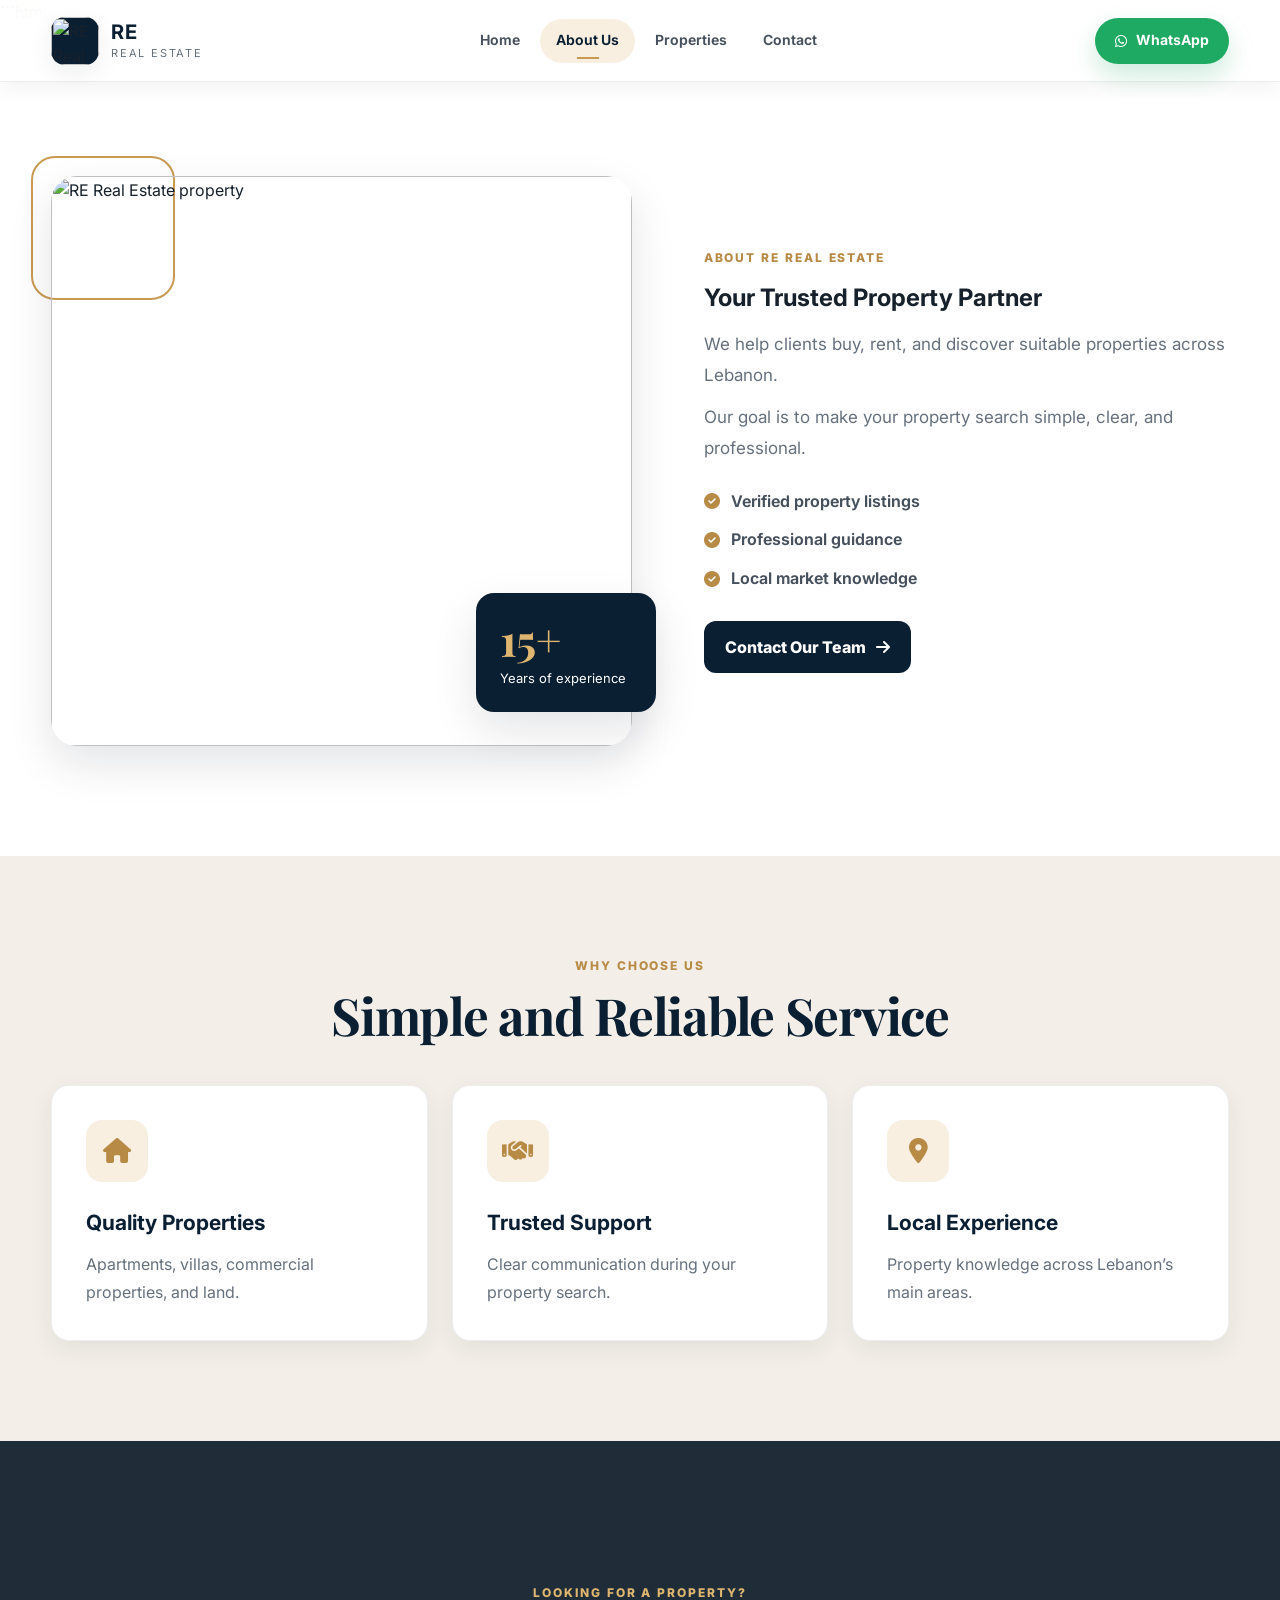
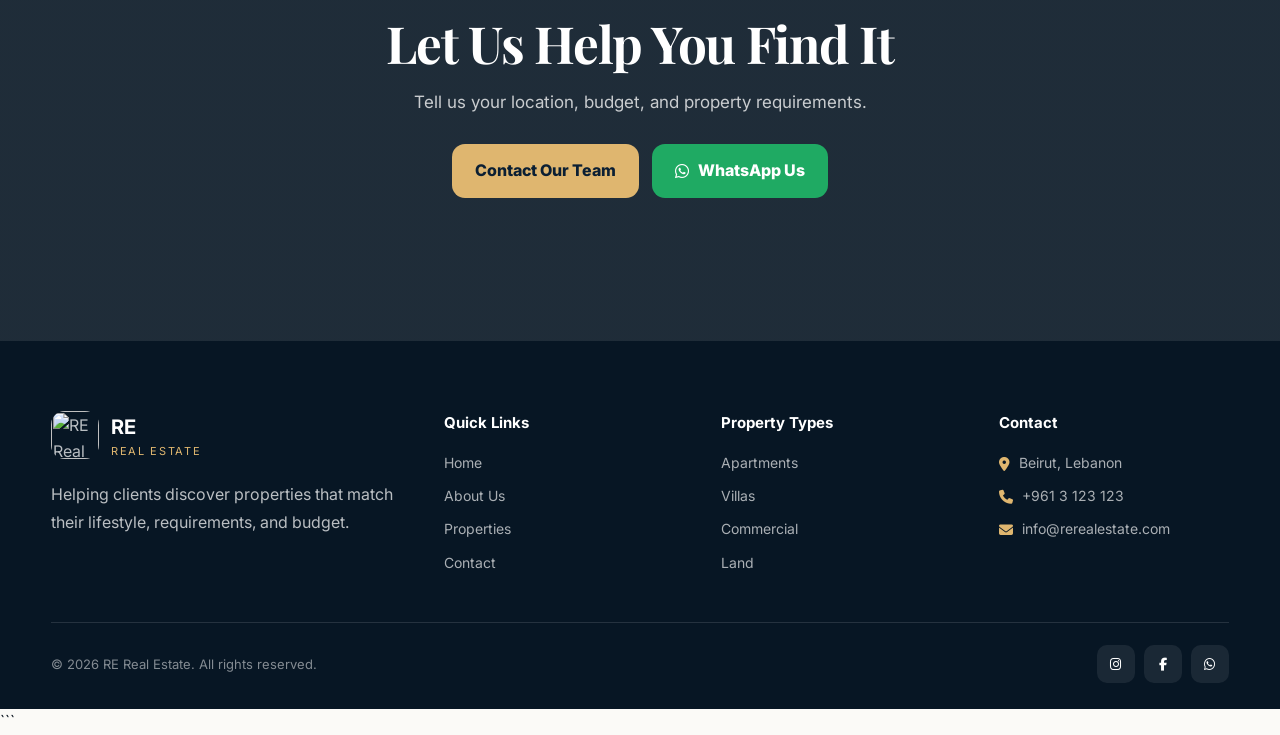
==== commit ae492340: "update" ====
--- a/about.html
+++ b/about.html
@@ -1,3 +1,4 @@
+```html
 <!DOCTYPE html>
 <html lang="en">
 <head>
@@ -12,11 +13,13 @@
 
   <meta
     name="description"
-    content="Learn more about RE Real Estate and how we help clients find properties across Lebanon."
+    content="Learn more about RE Real Estate and our property services across Lebanon."
   />
 
+  <!-- CSS -->
   <link rel="stylesheet" href="style.css" />
 
+  <!-- Google Fonts -->
   <link rel="preconnect" href="https://fonts.googleapis.com" />
 
   <link
@@ -30,6 +33,7 @@
     rel="stylesheet"
   />
 
+  <!-- Font Awesome -->
   <link
     rel="stylesheet"
     href="https://cdnjs.cloudflare.com/ajax/libs/font-awesome/6.5.1/css/all.min.css"
@@ -38,13 +42,13 @@
 
 <body>
 
-  <!-- LOADER -->
+  <!-- PAGE LOADER -->
   <div class="loader-wrapper" id="loader">
     <div class="loader"></div>
   </div>
 
   <!-- HEADER -->
-  <header class="header">
+  <header class="header" id="header">
 
     <a href="index.html" class="logo-section">
 
@@ -62,6 +66,7 @@
 
     </a>
 
+    <!-- DESKTOP NAVIGATION -->
     <nav class="nav" id="navMenu">
 
       <a href="index.html" class="nav-link">
@@ -94,6 +99,7 @@
         <span>WhatsApp</span>
       </a>
 
+      <!-- MOBILE MENU BUTTON -->
       <button
         class="menu-toggle"
         id="menuToggle"
@@ -110,95 +116,166 @@
 
   <main>
 
-    <!-- SIMPLE ABOUT HERO -->
-    <section class="about-section">
-
-      <div class="about-container">
+    <!-- ABOUT PAGE -->
+    <section class="about-preview inner-page-section">
+
+      <div class="about-preview-container">
+
+        <div class="about-image">
+
+          <img
+            src="images/about-property.jpg"
+            alt="RE Real Estate property"
+          />
+
+          <div class="experience-card">
+            <strong>15+</strong>
+            <span>Years of experience</span>
+          </div>
+
+        </div>
+
+        <div class="about-content">
+
+          <span class="section-label">
+            About RE Real Estate
+          </span>
+
+          <h1>
+            Your Trusted Property Partner
+          </h1>
+
+          <p>
+            We help clients buy, rent, and discover suitable
+            properties across Lebanon.
+          </p>
+
+          <p>
+            Our goal is to make your property search simple,
+            clear, and professional.
+          </p>
+
+          <div class="about-points">
+
+            <div class="about-point">
+              <i class="fa-solid fa-circle-check"></i>
+              Verified property listings
+            </div>
+
+            <div class="about-point">
+              <i class="fa-solid fa-circle-check"></i>
+              Professional guidance
+            </div>
+
+            <div class="about-point">
+              <i class="fa-solid fa-circle-check"></i>
+              Local market knowledge
+            </div>
+
+          </div>
+
+          <a href="contact.html" class="primary-link">
+            Contact Our Team
+            <i class="fa-solid fa-arrow-right"></i>
+          </a>
+
+        </div>
+
+      </div>
+
+    </section>
+
+    <!-- SMALL FEATURES -->
+    <section class="features-section">
+
+      <div class="section-heading centered-heading">
+
+        <div>
+
+          <span class="section-label">
+            Why choose us
+          </span>
+
+          <h2>Simple and Reliable Service</h2>
+
+        </div>
+
+      </div>
+
+      <div class="features-grid">
+
+        <article class="feature-card">
+
+          <div class="feature-icon">
+            <i class="fa-solid fa-house"></i>
+          </div>
+
+          <h3>Quality Properties</h3>
+
+          <p>
+            Apartments, villas, commercial properties, and land.
+          </p>
+
+        </article>
+
+        <article class="feature-card">
+
+          <div class="feature-icon">
+            <i class="fa-solid fa-handshake"></i>
+          </div>
+
+          <h3>Trusted Support</h3>
+
+          <p>
+            Clear communication during your property search.
+          </p>
+
+        </article>
+
+        <article class="feature-card">
+
+          <div class="feature-icon">
+            <i class="fa-solid fa-location-dot"></i>
+          </div>
+
+          <h3>Local Experience</h3>
+
+          <p>
+            Property knowledge across Lebanon’s main areas.
+          </p>
+
+        </article>
+
+      </div>
+
+    </section>
+
+    <!-- CONTACT CTA -->
+    <section class="contact-cta">
+
+      <div class="contact-cta-overlay"></div>
+
+      <div class="contact-cta-content">
 
         <span class="section-label light-label">
-          About RE Real Estate
+          Looking for a property?
         </span>
 
         <h2>
-          Helping You Find the
-          <span>Right Property</span>
+          Let Us Help You Find It
         </h2>
 
-        <p class="about-text">
-          RE Real Estate helps clients buy, rent, and discover
-          properties across Lebanon. We focus on clear communication,
-          trusted service, and properties that match your needs.
+        <p>
+          Tell us your location, budget, and property requirements.
         </p>
 
-        <div class="about-features">
-
-          <div class="feature-box">
-
-            <div class="feature-icon">
-              <i class="fa-solid fa-house"></i>
-            </div>
-
-            <h3>Quality Properties</h3>
-
-            <p>
-              Carefully selected apartments, villas, and land.
-            </p>
-
-          </div>
-
-          <div class="feature-box">
-
-            <div class="feature-icon">
-              <i class="fa-solid fa-handshake"></i>
-            </div>
-
-            <h3>Trusted Service</h3>
-
-            <p>
-              Honest guidance throughout your property search.
-            </p>
-
-          </div>
-
-          <div class="feature-box">
-
-            <div class="feature-icon">
-              <i class="fa-solid fa-location-dot"></i>
-            </div>
-
-            <h3>Local Knowledge</h3>
-
-            <p>
-              Helping clients find properties in the right location.
-            </p>
-
-          </div>
-
-        </div>
-
-      </div>
-
-    </section>
-
-    <!-- SMALL CONTACT CTA -->
-    <section class="contact-cta">
-
-      <div class="contact-cta-content">
-
-        <span class="section-label light-label">
-          Start Your Search
-        </span>
-
-        <h2>Looking for a Property?</h2>
-
-        <p>
-          Contact us and tell us what you are looking for.
-        </p>
-
         <div class="contact-cta-buttons">
 
-          <a href="contact.html" class="cta-primary">
-            Contact Us
+          <a
+            href="contact.html"
+            class="cta-primary"
+          >
+            Contact Our Team
           </a>
 
           <a
@@ -208,7 +285,7 @@
             class="cta-whatsapp"
           >
             <i class="fa-brands fa-whatsapp"></i>
-            WhatsApp
+            WhatsApp Us
           </a>
 
         </div>
@@ -241,7 +318,8 @@
         </div>
 
         <p class="footer-description">
-          Helping clients discover properties across Lebanon.
+          Helping clients discover properties that match their
+          lifestyle, requirements, and budget.
         </p>
 
       </div>
@@ -259,6 +337,17 @@
 
       <div class="footer-column">
 
+        <h4>Property Types</h4>
+
+        <a href="index.html#properties">Apartments</a>
+        <a href="index.html#properties">Villas</a>
+        <a href="index.html#properties">Commercial</a>
+        <a href="index.html#properties">Land</a>
+
+      </div>
+
+      <div class="footer-column">
+
         <h4>Contact</h4>
 
         <p>
@@ -271,19 +360,10 @@
           +961 3 123 123
         </p>
 
-      </div>
-
-      <div class="footer-column">
-
-        <h4>Follow Us</h4>
-
-        <a href="#">
-          Instagram
-        </a>
-
-        <a href="#">
-          Facebook
-        </a>
+        <p>
+          <i class="fa-solid fa-envelope"></i>
+          info@rerealestate.com
+        </p>
 
       </div>
 
@@ -320,7 +400,9 @@
 
   </footer>
 
+  <!-- JAVASCRIPT -->
   <script src="script.js"></script>
 
 </body>
-</html>+</html>
+```
--- a/style.css
+++ b/style.css
@@ -2389,4 +2389,99 @@
   .inner-page-section{
     padding-top:115px;
   }
+}
+/* =========================
+   INNER PAGES
+========================= */
+
+.inner-page-section {
+  padding-top: 150px;
+  min-height: 70vh;
+}
+
+.contact-section {
+  padding-bottom: 100px;
+}
+
+.contact-container {
+  width: min(1180px, calc(100% - 40px));
+  margin: 50px auto 0;
+  display: grid;
+  grid-template-columns: 0.8fr 1.2fr;
+  gap: 30px;
+}
+
+.contact-card,
+.map-container {
+  border-radius: 20px;
+  overflow: hidden;
+}
+
+.contact-card {
+  padding: 35px;
+  background: #ffffff;
+  box-shadow: 0 20px 50px rgba(10, 25, 47, 0.08);
+}
+
+.contact-card h3 {
+  margin-bottom: 28px;
+}
+
+.contact-item {
+  display: flex;
+  gap: 15px;
+  align-items: center;
+  padding: 18px 0;
+  border-bottom: 1px solid rgba(10, 25, 47, 0.1);
+}
+
+.contact-item-icon {
+  width: 44px;
+  height: 44px;
+  border-radius: 50%;
+  display: grid;
+  place-items: center;
+  background: rgba(192, 157, 88, 0.12);
+  color: #b48a3c;
+}
+
+.contact-item span,
+.contact-item strong {
+  display: block;
+}
+
+.contact-item span {
+  margin-bottom: 4px;
+  color: #777;
+  font-size: 14px;
+}
+
+.contact-whatsapp {
+  margin-top: 28px;
+  min-height: 52px;
+  display: flex;
+  align-items: center;
+  justify-content: center;
+  gap: 10px;
+  border-radius: 10px;
+  background: #25d366;
+  color: #ffffff;
+  font-weight: 700;
+}
+
+.map-container iframe {
+  width: 100%;
+  height: 100%;
+  min-height: 430px;
+  border: 0;
+}
+
+@media (max-width: 850px) {
+  .inner-page-section {
+    padding-top: 120px;
+  }
+
+  .contact-container {
+    grid-template-columns: 1fr;
+  }
 }
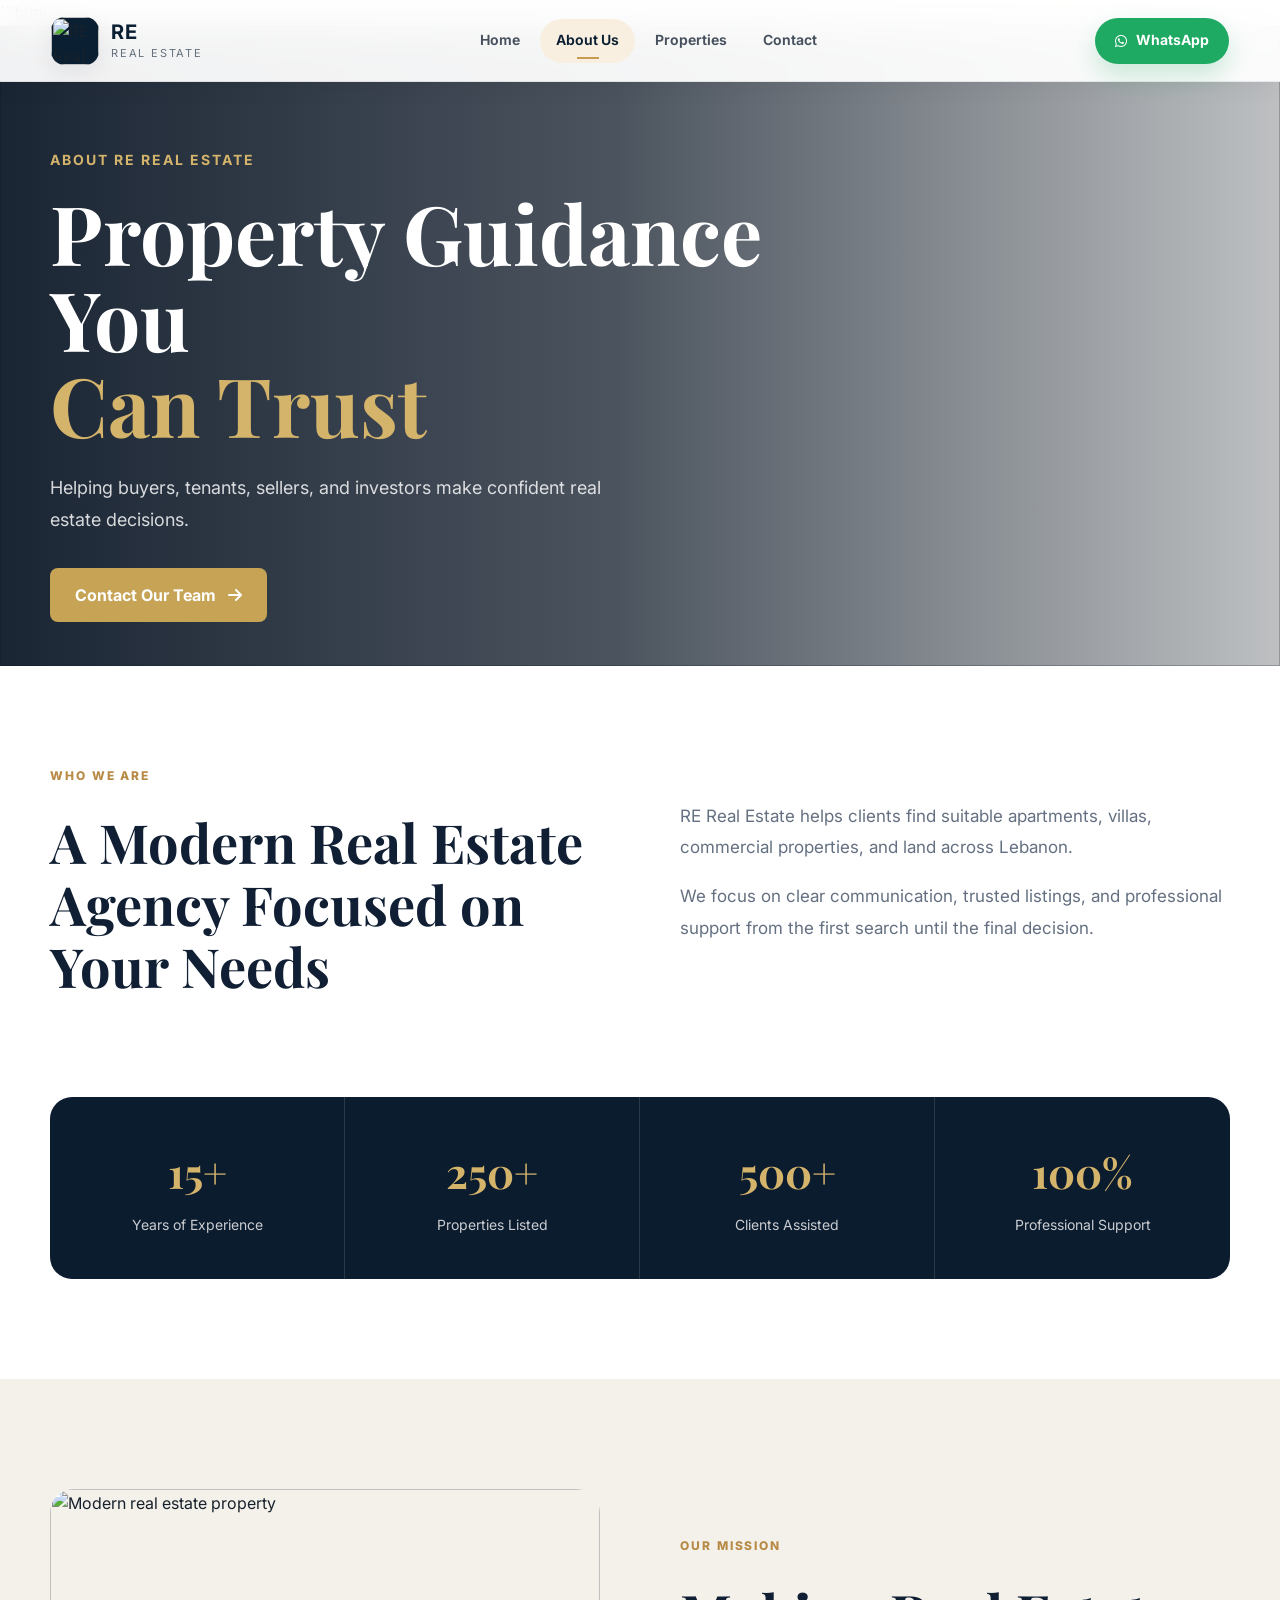
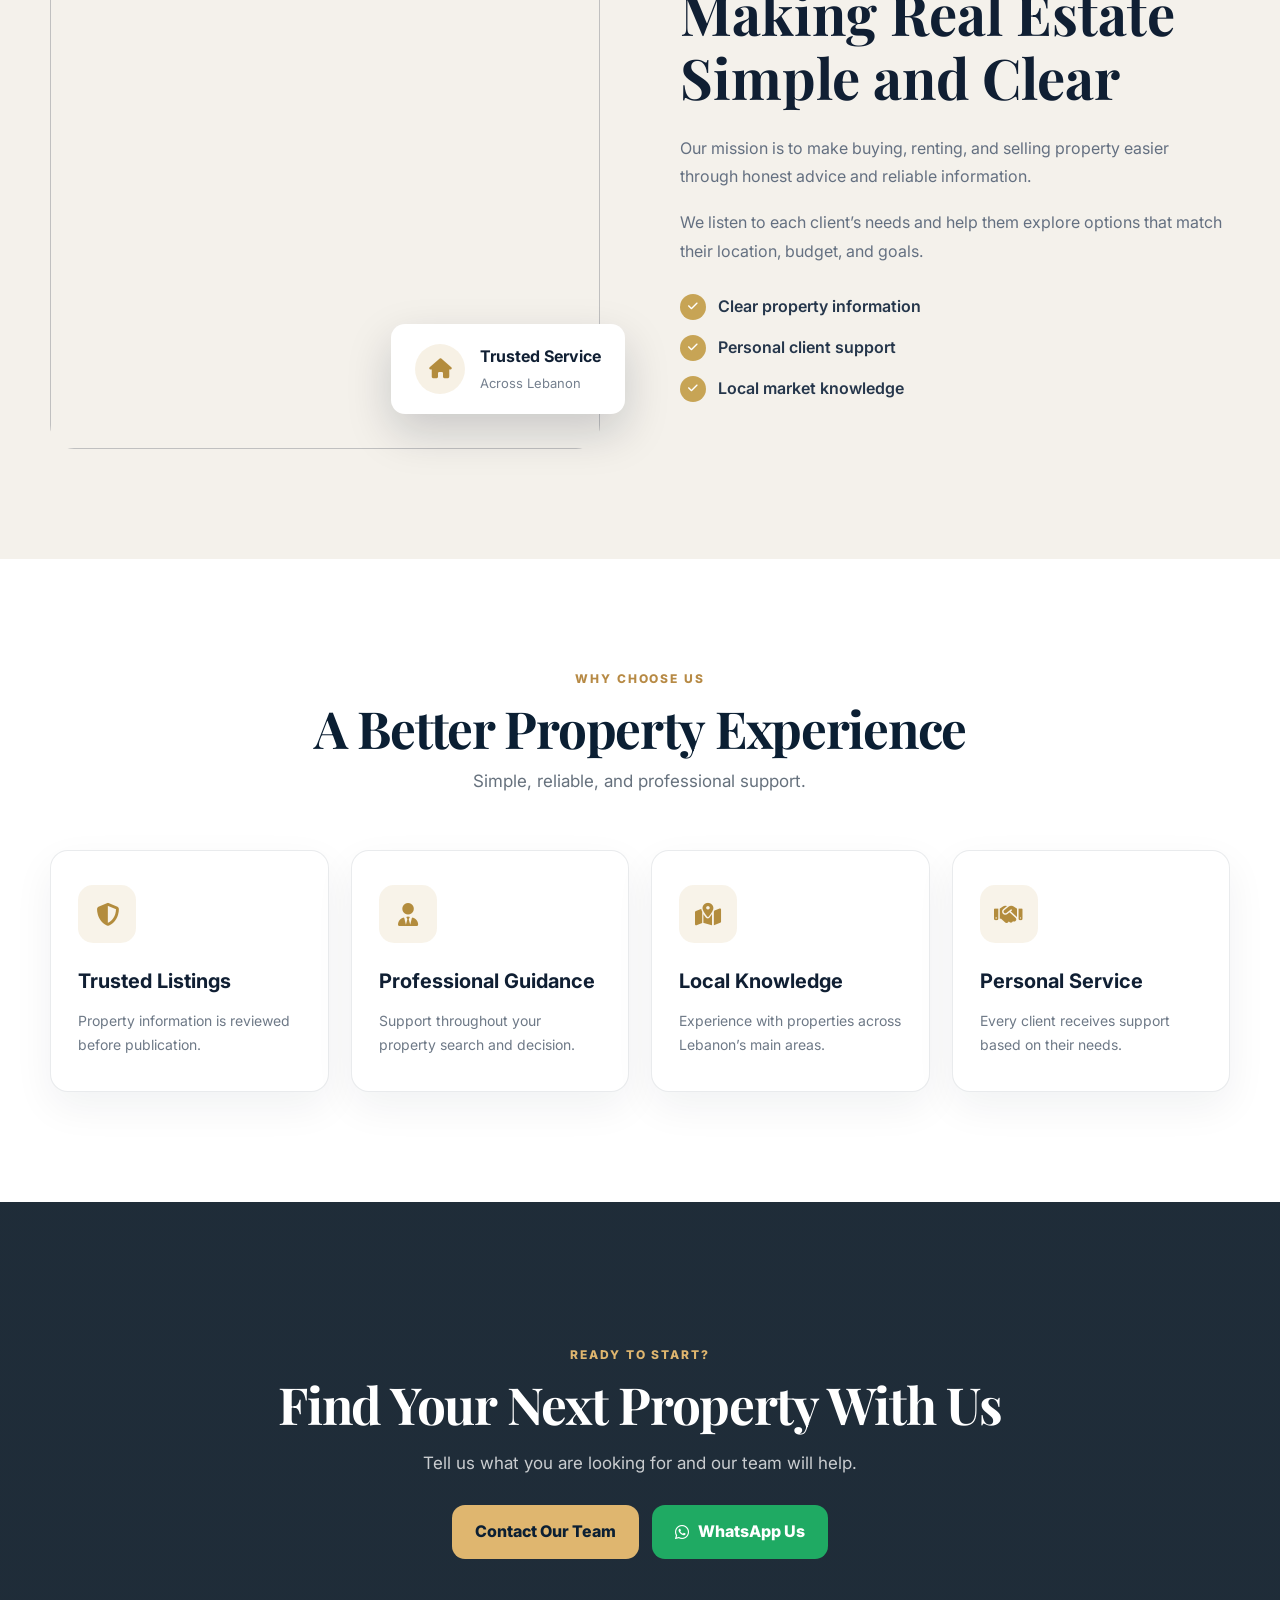
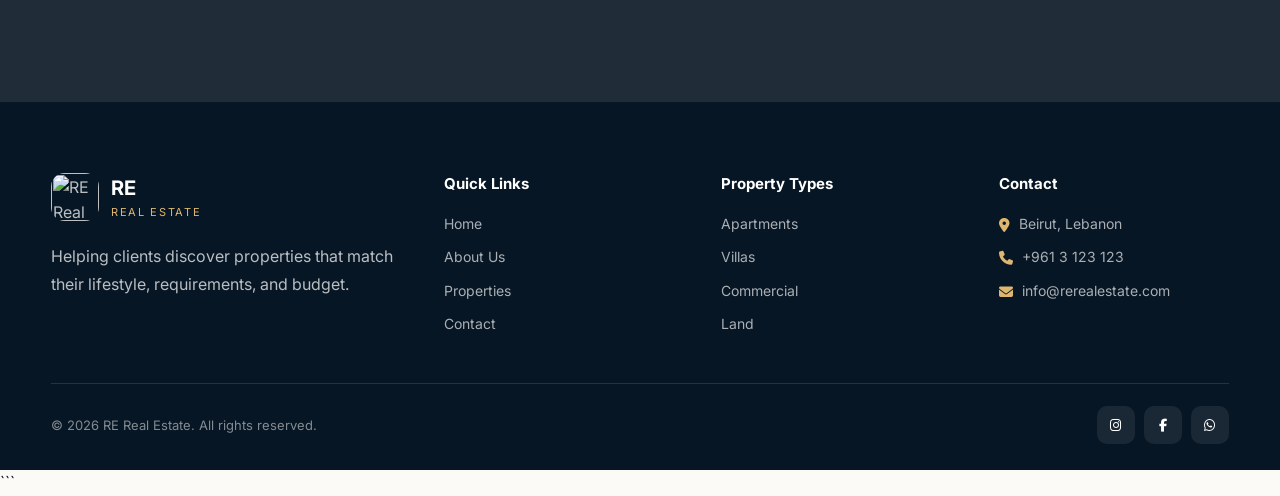
==== commit e29c58a6: "update" ====
--- a/about.html
+++ b/about.html
@@ -13,7 +13,7 @@
 
   <meta
     name="description"
-    content="Learn more about RE Real Estate and our property services across Lebanon."
+    content="Learn more about RE Real Estate and how we help clients buy, rent, and discover properties across Lebanon."
   />
 
   <!-- CSS -->
@@ -116,77 +116,180 @@
 
   <main>
 
-    <!-- ABOUT PAGE -->
-    <section class="about-preview inner-page-section">
-
-      <div class="about-preview-container">
-
-        <div class="about-image">
+    <!-- ABOUT HERO -->
+    <section class="about-page-hero">
+
+      <img
+        src="images/hero.png"
+        alt="Luxury property in Lebanon"
+        class="about-page-hero-image"
+      />
+
+      <div class="about-page-hero-overlay"></div>
+
+      <div class="about-page-hero-content">
+
+        <span class="about-page-label">
+          About RE Real Estate
+        </span>
+
+        <h1>
+          Property Guidance You
+          <span>Can Trust</span>
+        </h1>
+
+        <p>
+          Helping buyers, tenants, sellers, and investors
+          make confident real estate decisions.
+        </p>
+
+        <a href="contact.html" class="about-page-hero-button">
+          Contact Our Team
+          <i class="fa-solid fa-arrow-right"></i>
+        </a>
+
+      </div>
+
+    </section>
+
+    <!-- INTRODUCTION -->
+    <section class="about-intro-section">
+
+      <div class="about-intro-container">
+
+        <div class="about-intro-heading">
+
+          <span class="section-label">
+            Who we are
+          </span>
+
+          <h2>
+            A Modern Real Estate Agency
+            Focused on Your Needs
+          </h2>
+
+        </div>
+
+        <div class="about-intro-text">
+
+          <p>
+            RE Real Estate helps clients find suitable apartments,
+            villas, commercial properties, and land across Lebanon.
+          </p>
+
+          <p>
+            We focus on clear communication, trusted listings,
+            and professional support from the first search
+            until the final decision.
+          </p>
+
+        </div>
+
+      </div>
+
+    </section>
+
+    <!-- STATISTICS -->
+    <section class="about-stats-section">
+
+      <div class="about-stats-container">
+
+        <div class="about-stat-card">
+          <strong>15+</strong>
+          <span>Years of Experience</span>
+        </div>
+
+        <div class="about-stat-card">
+          <strong>250+</strong>
+          <span>Properties Listed</span>
+        </div>
+
+        <div class="about-stat-card">
+          <strong>500+</strong>
+          <span>Clients Assisted</span>
+        </div>
+
+        <div class="about-stat-card">
+          <strong>100%</strong>
+          <span>Professional Support</span>
+        </div>
+
+      </div>
+
+    </section>
+
+    <!-- MISSION -->
+    <section class="about-mission-section">
+
+      <div class="about-mission-container">
+
+        <div class="about-mission-image">
 
           <img
             src="images/about-property.jpg"
-            alt="RE Real Estate property"
+            alt="Modern real estate property"
           />
 
-          <div class="experience-card">
-            <strong>15+</strong>
-            <span>Years of experience</span>
-          </div>
-
-        </div>
-
-        <div class="about-content">
+          <div class="about-mission-badge">
+            <i class="fa-solid fa-house"></i>
+
+            <div>
+              <strong>Trusted Service</strong>
+              <span>Across Lebanon</span>
+            </div>
+          </div>
+
+        </div>
+
+        <div class="about-mission-content">
 
           <span class="section-label">
-            About RE Real Estate
+            Our mission
           </span>
 
-          <h1>
-            Your Trusted Property Partner
-          </h1>
-
-          <p>
-            We help clients buy, rent, and discover suitable
-            properties across Lebanon.
-          </p>
-
-          <p>
-            Our goal is to make your property search simple,
-            clear, and professional.
-          </p>
-
-          <div class="about-points">
-
-            <div class="about-point">
-              <i class="fa-solid fa-circle-check"></i>
-              Verified property listings
+          <h2>
+            Making Real Estate
+            Simple and Clear
+          </h2>
+
+          <p>
+            Our mission is to make buying, renting, and selling
+            property easier through honest advice and reliable
+            information.
+          </p>
+
+          <p>
+            We listen to each client’s needs and help them explore
+            options that match their location, budget, and goals.
+          </p>
+
+          <div class="about-mission-points">
+
+            <div class="about-mission-point">
+              <i class="fa-solid fa-check"></i>
+              Clear property information
             </div>
 
-            <div class="about-point">
-              <i class="fa-solid fa-circle-check"></i>
-              Professional guidance
+            <div class="about-mission-point">
+              <i class="fa-solid fa-check"></i>
+              Personal client support
             </div>
 
-            <div class="about-point">
-              <i class="fa-solid fa-circle-check"></i>
+            <div class="about-mission-point">
+              <i class="fa-solid fa-check"></i>
               Local market knowledge
             </div>
 
           </div>
 
-          <a href="contact.html" class="primary-link">
-            Contact Our Team
-            <i class="fa-solid fa-arrow-right"></i>
-          </a>
-
         </div>
 
       </div>
 
     </section>
 
-    <!-- SMALL FEATURES -->
-    <section class="features-section">
+    <!-- WHY CHOOSE US -->
+    <section class="about-values-section">
 
       <div class="section-heading centered-heading">
 
@@ -196,52 +299,72 @@
             Why choose us
           </span>
 
-          <h2>Simple and Reliable Service</h2>
-
-        </div>
-
-      </div>
-
-      <div class="features-grid">
-
-        <article class="feature-card">
-
-          <div class="feature-icon">
-            <i class="fa-solid fa-house"></i>
-          </div>
-
-          <h3>Quality Properties</h3>
-
-          <p>
-            Apartments, villas, commercial properties, and land.
+          <h2>
+            A Better Property Experience
+          </h2>
+
+          <p>
+            Simple, reliable, and professional support.
+          </p>
+
+        </div>
+
+      </div>
+
+      <div class="about-values-grid">
+
+        <article class="about-value-card">
+
+          <div class="about-value-icon">
+            <i class="fa-solid fa-shield-halved"></i>
+          </div>
+
+          <h3>Trusted Listings</h3>
+
+          <p>
+            Property information is reviewed before publication.
           </p>
 
         </article>
 
-        <article class="feature-card">
-
-          <div class="feature-icon">
+        <article class="about-value-card">
+
+          <div class="about-value-icon">
+            <i class="fa-solid fa-user-tie"></i>
+          </div>
+
+          <h3>Professional Guidance</h3>
+
+          <p>
+            Support throughout your property search and decision.
+          </p>
+
+        </article>
+
+        <article class="about-value-card">
+
+          <div class="about-value-icon">
+            <i class="fa-solid fa-map-location-dot"></i>
+          </div>
+
+          <h3>Local Knowledge</h3>
+
+          <p>
+            Experience with properties across Lebanon’s main areas.
+          </p>
+
+        </article>
+
+        <article class="about-value-card">
+
+          <div class="about-value-icon">
             <i class="fa-solid fa-handshake"></i>
           </div>
 
-          <h3>Trusted Support</h3>
-
-          <p>
-            Clear communication during your property search.
-          </p>
-
-        </article>
-
-        <article class="feature-card">
-
-          <div class="feature-icon">
-            <i class="fa-solid fa-location-dot"></i>
-          </div>
-
-          <h3>Local Experience</h3>
-
-          <p>
-            Property knowledge across Lebanon’s main areas.
+          <h3>Personal Service</h3>
+
+          <p>
+            Every client receives support based on their needs.
           </p>
 
         </article>
@@ -258,15 +381,15 @@
       <div class="contact-cta-content">
 
         <span class="section-label light-label">
-          Looking for a property?
+          Ready to start?
         </span>
 
         <h2>
-          Let Us Help You Find It
+          Find Your Next Property With Us
         </h2>
 
         <p>
-          Tell us your location, budget, and property requirements.
+          Tell us what you are looking for and our team will help.
         </p>
 
         <div class="contact-cta-buttons">
--- a/style.css
+++ b/style.css
@@ -2484,4 +2484,435 @@
   .contact-container {
     grid-template-columns: 1fr;
   }
+}
+/* =========================================================
+   ABOUT PAGE
+========================================================= */
+
+.about-page-hero {
+  position: relative;
+  min-height: 640px;
+  display: flex;
+  align-items: center;
+  overflow: hidden;
+}
+
+.about-page-hero-image {
+  position: absolute;
+  inset: 0;
+  width: 100%;
+  height: 100%;
+  object-fit: cover;
+}
+
+.about-page-hero-overlay {
+  position: absolute;
+  inset: 0;
+  background:
+    linear-gradient(
+      90deg,
+      rgba(7, 19, 35, 0.92) 0%,
+      rgba(7, 19, 35, 0.72) 48%,
+      rgba(7, 19, 35, 0.25) 100%
+    );
+}
+
+.about-page-hero-content {
+  position: relative;
+  z-index: 2;
+  width: min(1180px, calc(100% - 40px));
+  margin: 0 auto;
+  padding-top: 80px;
+  color: #ffffff;
+}
+
+.about-page-label {
+  display: inline-flex;
+  margin-bottom: 18px;
+  color: #d4b36b;
+  font-size: 14px;
+  font-weight: 700;
+  letter-spacing: 2px;
+  text-transform: uppercase;
+}
+
+.about-page-hero-content h1 {
+  max-width: 720px;
+  margin: 0;
+  font-family: "Playfair Display", serif;
+  font-size: clamp(48px, 7vw, 82px);
+  line-height: 1.05;
+  color: #ffffff;
+}
+
+.about-page-hero-content h1 span {
+  display: block;
+  color: #d4b36b;
+}
+
+.about-page-hero-content p {
+  max-width: 560px;
+  margin: 24px 0 32px;
+  color: rgba(255, 255, 255, 0.82);
+  font-size: 18px;
+  line-height: 1.8;
+}
+
+.about-page-hero-button {
+  display: inline-flex;
+  align-items: center;
+  justify-content: center;
+  gap: 12px;
+  min-height: 54px;
+  padding: 0 25px;
+  border-radius: 8px;
+  background: #c7a455;
+  color: #ffffff;
+  font-weight: 700;
+  transition: 0.3s ease;
+}
+
+.about-page-hero-button:hover {
+  background: #d8b867;
+  transform: translateY(-3px);
+}
+
+.about-intro-section {
+  padding: 100px 0;
+  background: #ffffff;
+}
+
+.about-intro-container {
+  width: min(1180px, calc(100% - 40px));
+  margin: 0 auto;
+  display: grid;
+  grid-template-columns: 1fr 1fr;
+  gap: 80px;
+  align-items: start;
+}
+
+.about-intro-heading h2 {
+  max-width: 560px;
+  margin-top: 14px;
+  font-family: "Playfair Display", serif;
+  font-size: clamp(36px, 5vw, 54px);
+  line-height: 1.15;
+  color: #101f33;
+}
+
+.about-intro-text {
+  padding-top: 35px;
+}
+
+.about-intro-text p {
+  margin-bottom: 18px;
+  color: #647081;
+  font-size: 17px;
+  line-height: 1.85;
+}
+
+.about-stats-section {
+  padding: 0 0 100px;
+  background: #ffffff;
+}
+
+.about-stats-container {
+  width: min(1180px, calc(100% - 40px));
+  margin: 0 auto;
+  display: grid;
+  grid-template-columns: repeat(4, 1fr);
+  background: #0c1c2f;
+  border-radius: 22px;
+  overflow: hidden;
+}
+
+.about-stat-card {
+  padding: 42px 25px;
+  text-align: center;
+  border-right: 1px solid rgba(255, 255, 255, 0.12);
+}
+
+.about-stat-card:last-child {
+  border-right: 0;
+}
+
+.about-stat-card strong {
+  display: block;
+  margin-bottom: 8px;
+  color: #d4b36b;
+  font-family: "Playfair Display", serif;
+  font-size: 42px;
+}
+
+.about-stat-card span {
+  color: rgba(255, 255, 255, 0.78);
+  font-size: 14px;
+}
+
+.about-mission-section {
+  padding: 110px 0;
+  background: #f4f1eb;
+}
+
+.about-mission-container {
+  width: min(1180px, calc(100% - 40px));
+  margin: 0 auto;
+  display: grid;
+  grid-template-columns: 1fr 1fr;
+  gap: 80px;
+  align-items: center;
+}
+
+.about-mission-image {
+  position: relative;
+}
+
+.about-mission-image img {
+  width: 100%;
+  min-height: 560px;
+  object-fit: cover;
+  border-radius: 24px;
+}
+
+.about-mission-badge {
+  position: absolute;
+  right: -25px;
+  bottom: 35px;
+  display: flex;
+  align-items: center;
+  gap: 15px;
+  padding: 20px 24px;
+  border-radius: 14px;
+  background: #ffffff;
+  box-shadow: 0 18px 45px rgba(10, 24, 43, 0.18);
+}
+
+.about-mission-badge i {
+  width: 50px;
+  height: 50px;
+  display: grid;
+  place-items: center;
+  border-radius: 50%;
+  background: rgba(199, 164, 85, 0.15);
+  color: #b38c3d;
+  font-size: 20px;
+}
+
+.about-mission-badge strong,
+.about-mission-badge span {
+  display: block;
+}
+
+.about-mission-badge strong {
+  margin-bottom: 3px;
+  color: #101f33;
+}
+
+.about-mission-badge span {
+  color: #75808f;
+  font-size: 13px;
+}
+
+.about-mission-content h2 {
+  max-width: 520px;
+  margin: 14px 0 24px;
+  font-family: "Playfair Display", serif;
+  font-size: clamp(38px, 5vw, 56px);
+  line-height: 1.15;
+  color: #101f33;
+}
+
+.about-mission-content p {
+  margin-bottom: 17px;
+  color: #647081;
+  font-size: 16px;
+  line-height: 1.8;
+}
+
+.about-mission-points {
+  display: grid;
+  gap: 15px;
+  margin-top: 28px;
+}
+
+.about-mission-point {
+  display: flex;
+  align-items: center;
+  gap: 12px;
+  color: #25364b;
+  font-weight: 600;
+}
+
+.about-mission-point i {
+  width: 26px;
+  height: 26px;
+  display: grid;
+  place-items: center;
+  border-radius: 50%;
+  background: #c7a455;
+  color: #ffffff;
+  font-size: 11px;
+}
+
+.about-values-section {
+  padding: 110px 0;
+  background: #ffffff;
+}
+
+.about-values-grid {
+  width: min(1180px, calc(100% - 40px));
+  margin: 55px auto 0;
+  display: grid;
+  grid-template-columns: repeat(4, 1fr);
+  gap: 22px;
+}
+
+.about-value-card {
+  padding: 34px 27px;
+  border: 1px solid rgba(15, 36, 59, 0.09);
+  border-radius: 18px;
+  background: #ffffff;
+  box-shadow: 0 15px 40px rgba(11, 26, 45, 0.06);
+  transition: 0.3s ease;
+}
+
+.about-value-card:hover {
+  transform: translateY(-8px);
+  box-shadow: 0 22px 50px rgba(11, 26, 45, 0.11);
+}
+
+.about-value-icon {
+  width: 58px;
+  height: 58px;
+  display: grid;
+  place-items: center;
+  margin-bottom: 22px;
+  border-radius: 15px;
+  background: rgba(199, 164, 85, 0.13);
+  color: #b38c3d;
+  font-size: 23px;
+}
+
+.about-value-card h3 {
+  margin-bottom: 12px;
+  color: #101f33;
+  font-size: 20px;
+}
+
+.about-value-card p {
+  color: #6e7987;
+  font-size: 14px;
+  line-height: 1.7;
+}
+
+/* =========================================================
+   ABOUT PAGE RESPONSIVE
+========================================================= */
+
+@media (max-width: 1000px) {
+  .about-stats-container,
+  .about-values-grid {
+    grid-template-columns: repeat(2, 1fr);
+  }
+
+  .about-stat-card:nth-child(2) {
+    border-right: 0;
+  }
+
+  .about-stat-card:nth-child(-n + 2) {
+    border-bottom: 1px solid rgba(255, 255, 255, 0.12);
+  }
+
+  .about-mission-container {
+    gap: 50px;
+  }
+
+  .about-mission-badge {
+    right: 20px;
+  }
+}
+
+@media (max-width: 800px) {
+  .about-page-hero {
+    min-height: 590px;
+  }
+
+  .about-page-hero-overlay {
+    background: rgba(7, 19, 35, 0.77);
+  }
+
+  .about-page-hero-content {
+    padding-top: 100px;
+    text-align: center;
+  }
+
+  .about-page-hero-content h1,
+  .about-page-hero-content p {
+    margin-left: auto;
+    margin-right: auto;
+  }
+
+  .about-intro-container,
+  .about-mission-container {
+    grid-template-columns: 1fr;
+    gap: 45px;
+  }
+
+  .about-intro-section,
+  .about-mission-section,
+  .about-values-section {
+    padding: 80px 0;
+  }
+
+  .about-intro-text {
+    padding-top: 0;
+  }
+
+  .about-mission-image img {
+    min-height: 420px;
+  }
+}
+
+@media (max-width: 600px) {
+  .about-page-hero {
+    min-height: 560px;
+  }
+
+  .about-page-hero-content h1 {
+    font-size: 46px;
+  }
+
+  .about-page-hero-content p {
+    font-size: 16px;
+  }
+
+  .about-stats-container,
+  .about-values-grid {
+    grid-template-columns: 1fr;
+  }
+
+  .about-stat-card {
+    border-right: 0;
+    border-bottom: 1px solid rgba(255, 255, 255, 0.12);
+  }
+
+  .about-stat-card:last-child {
+    border-bottom: 0;
+  }
+
+  .about-mission-badge {
+    position: relative;
+    right: auto;
+    bottom: auto;
+    width: calc(100% - 30px);
+    margin: -45px auto 0;
+  }
+
+  .about-mission-image img {
+    min-height: 340px;
+  }
+
+  .about-value-card {
+    padding: 28px 24px;
+  }
 }
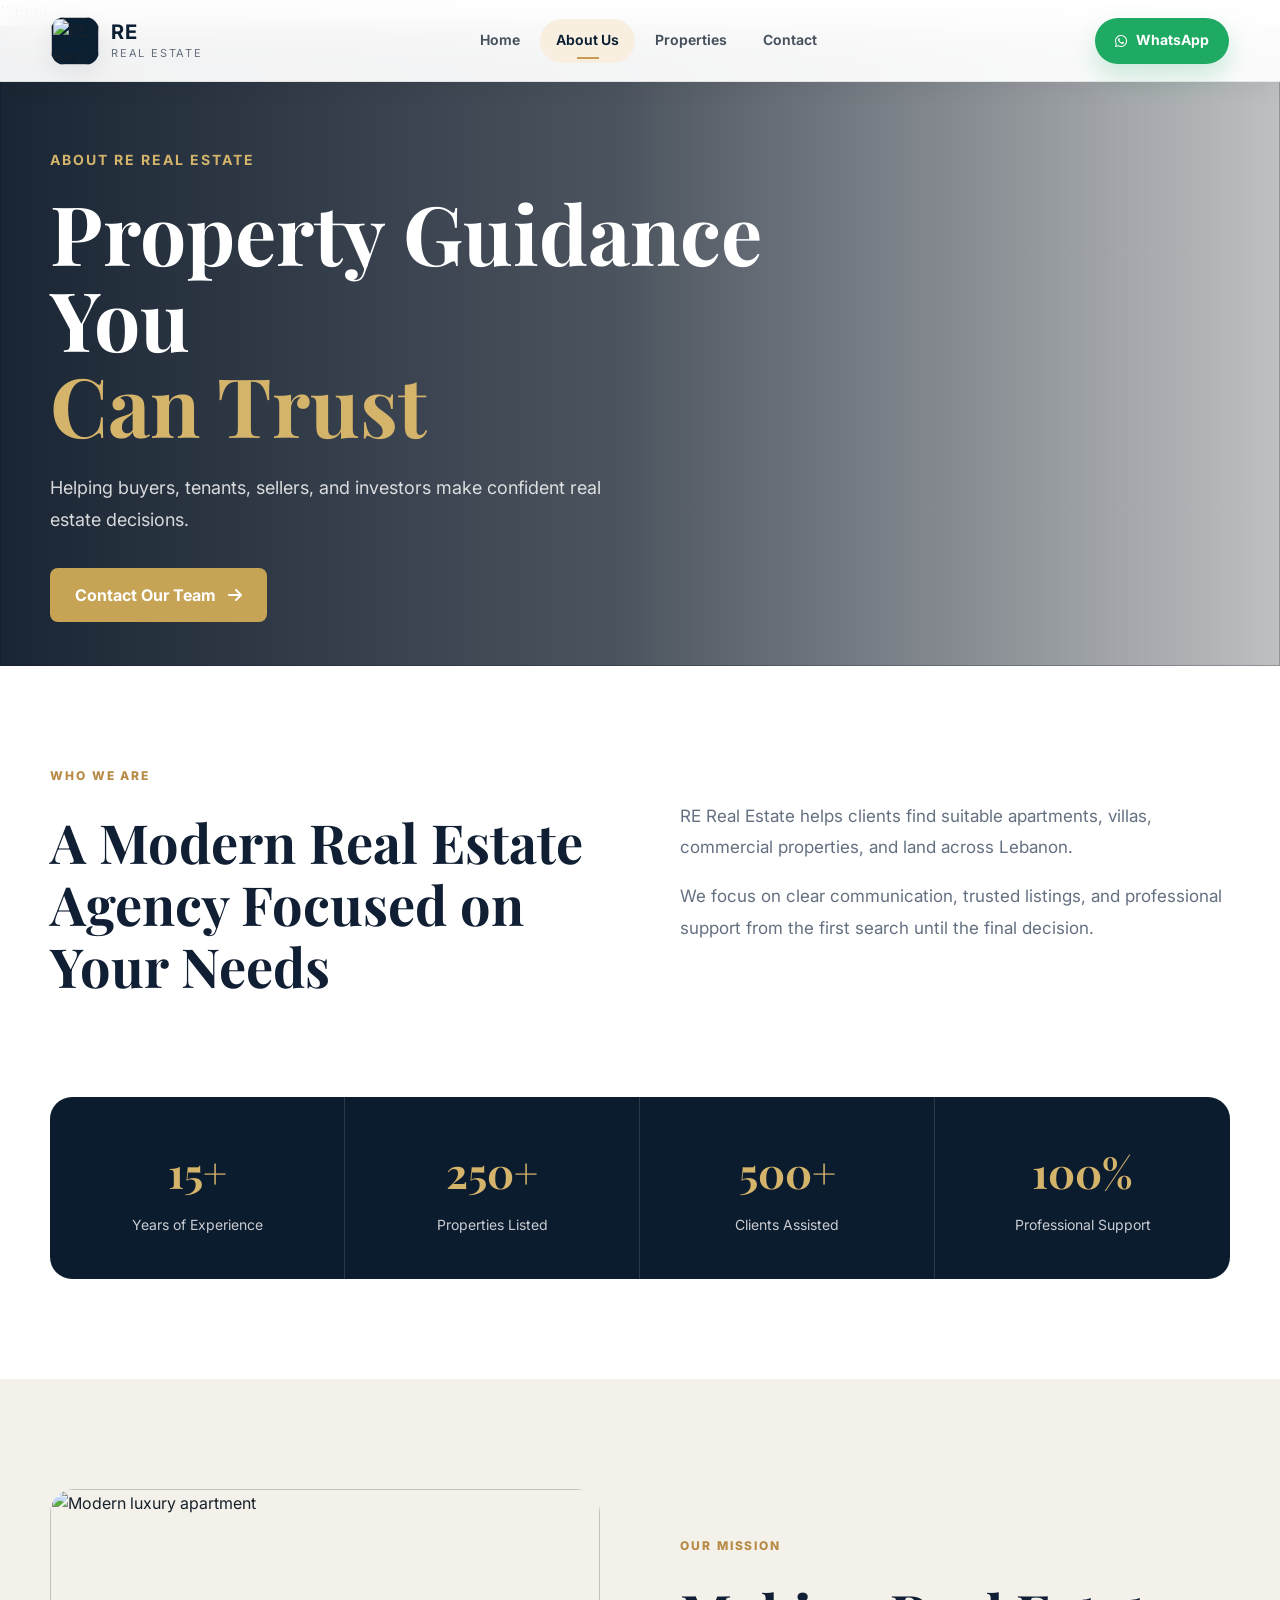
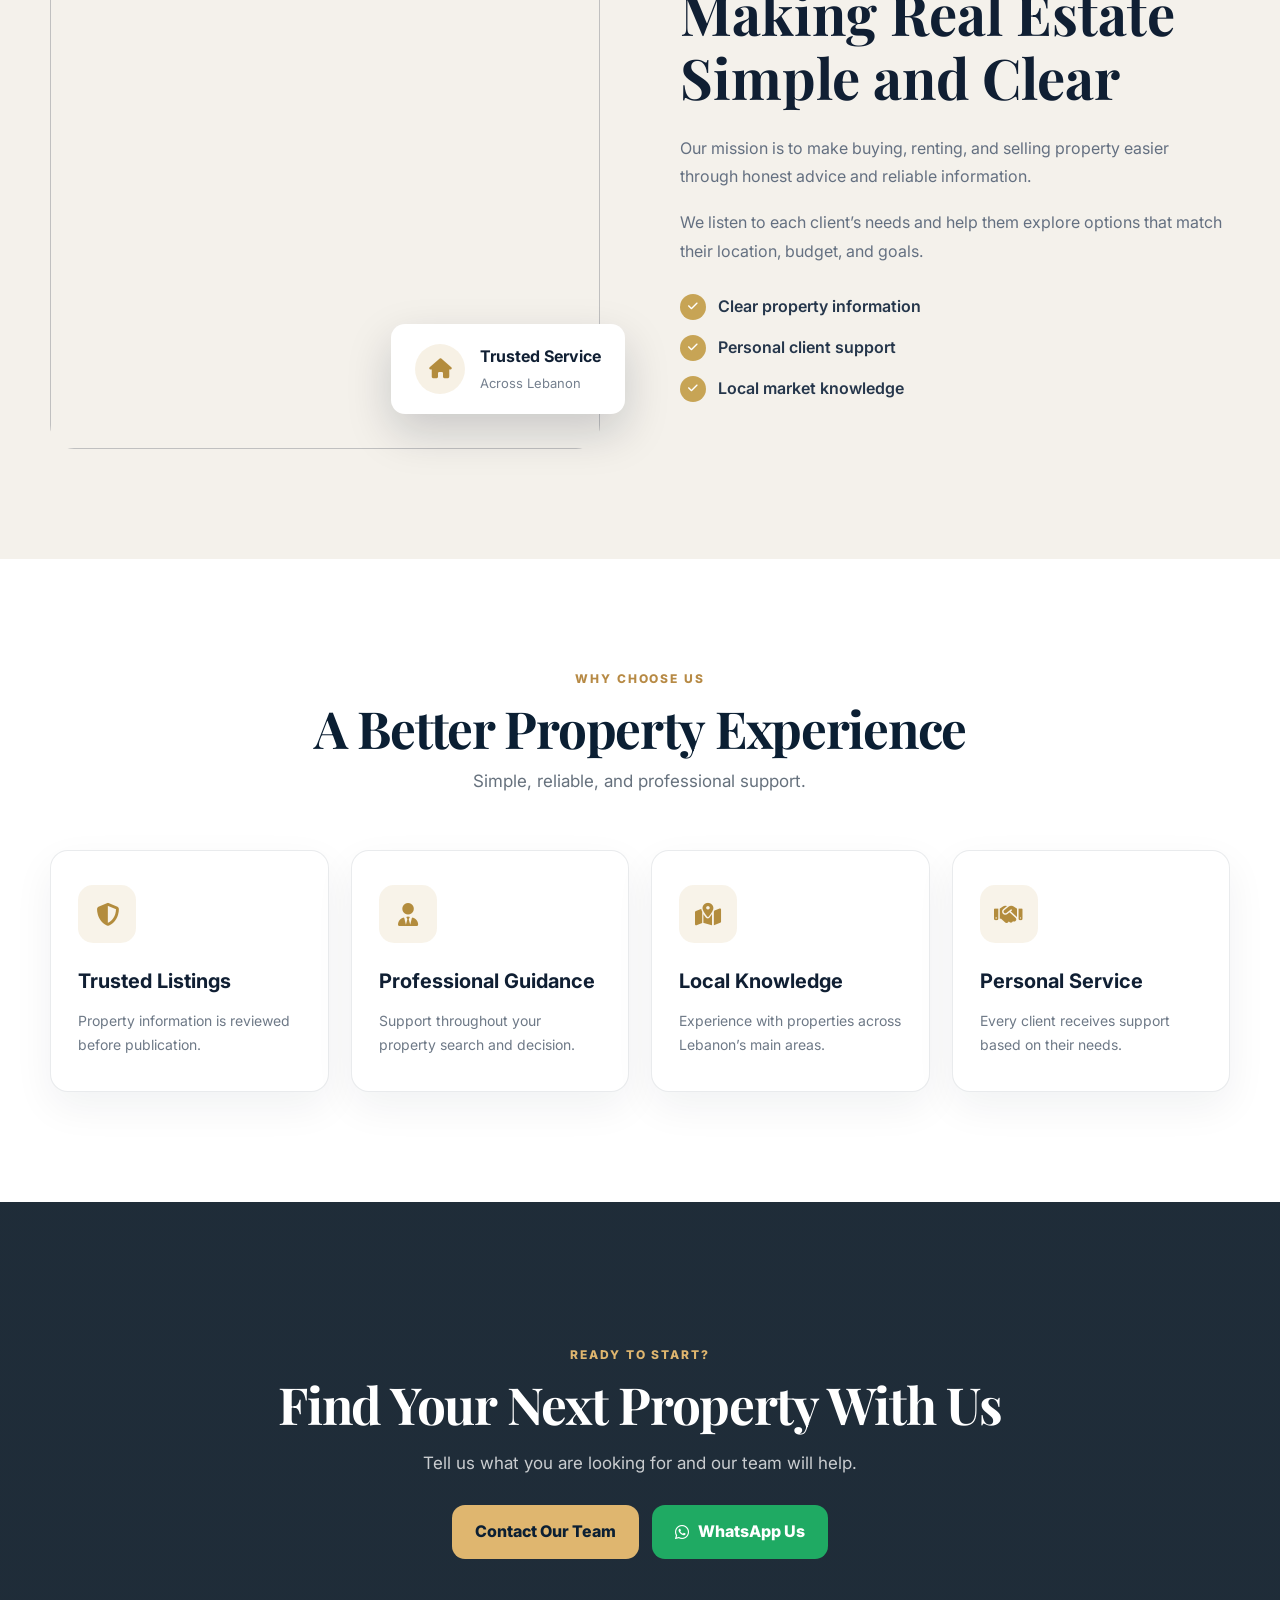
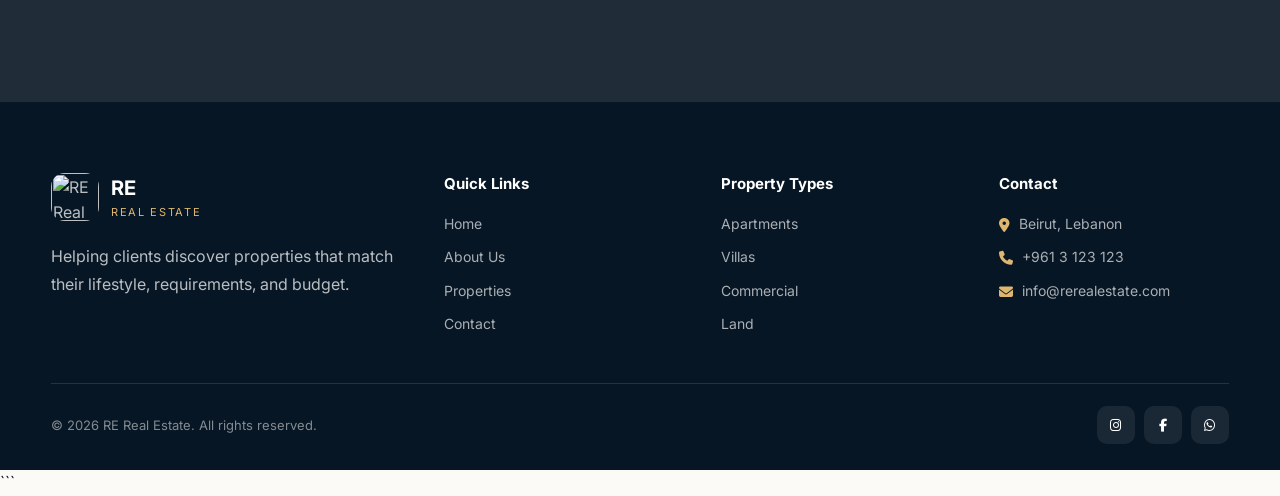
==== commit d212967f: "update" ====
--- a/about.html
+++ b/about.html
@@ -120,10 +120,10 @@
     <section class="about-page-hero">
 
       <img
-        src="images/hero.png"
-        alt="Luxury property in Lebanon"
-        class="about-page-hero-image"
-      />
+  src="https://images.unsplash.com/photo-1600585154340-be6161a56a0c?auto=format&fit=crop&w=2000&q=80"
+  alt="Luxury property"
+  class="about-page-hero-image"
+/>
 
       <div class="about-page-hero-overlay"></div>
 
@@ -226,9 +226,9 @@
         <div class="about-mission-image">
 
           <img
-            src="images/about-property.jpg"
-            alt="Modern real estate property"
-          />
+  src="https://images.unsplash.com/photo-1600607687939-ce8a6c25118c?auto=format&fit=crop&w=1400&q=80"
+  alt="Modern luxury apartment"
+/>
 
           <div class="about-mission-badge">
             <i class="fa-solid fa-house"></i>
--- a/style.css
+++ b/style.css
@@ -887,17 +887,7 @@
   box-shadow:var(--shadow-md);
 }
 
-.about-image::before{
-  content:"";
-  position:absolute;
-  left:-20px;
-  top:-20px;
-  width:140px;
-  height:140px;
-  border:2px solid var(--gold-500);
-  border-radius:24px;
-  z-index:0;
-}
+
 
 .about-image img{
   position:relative;
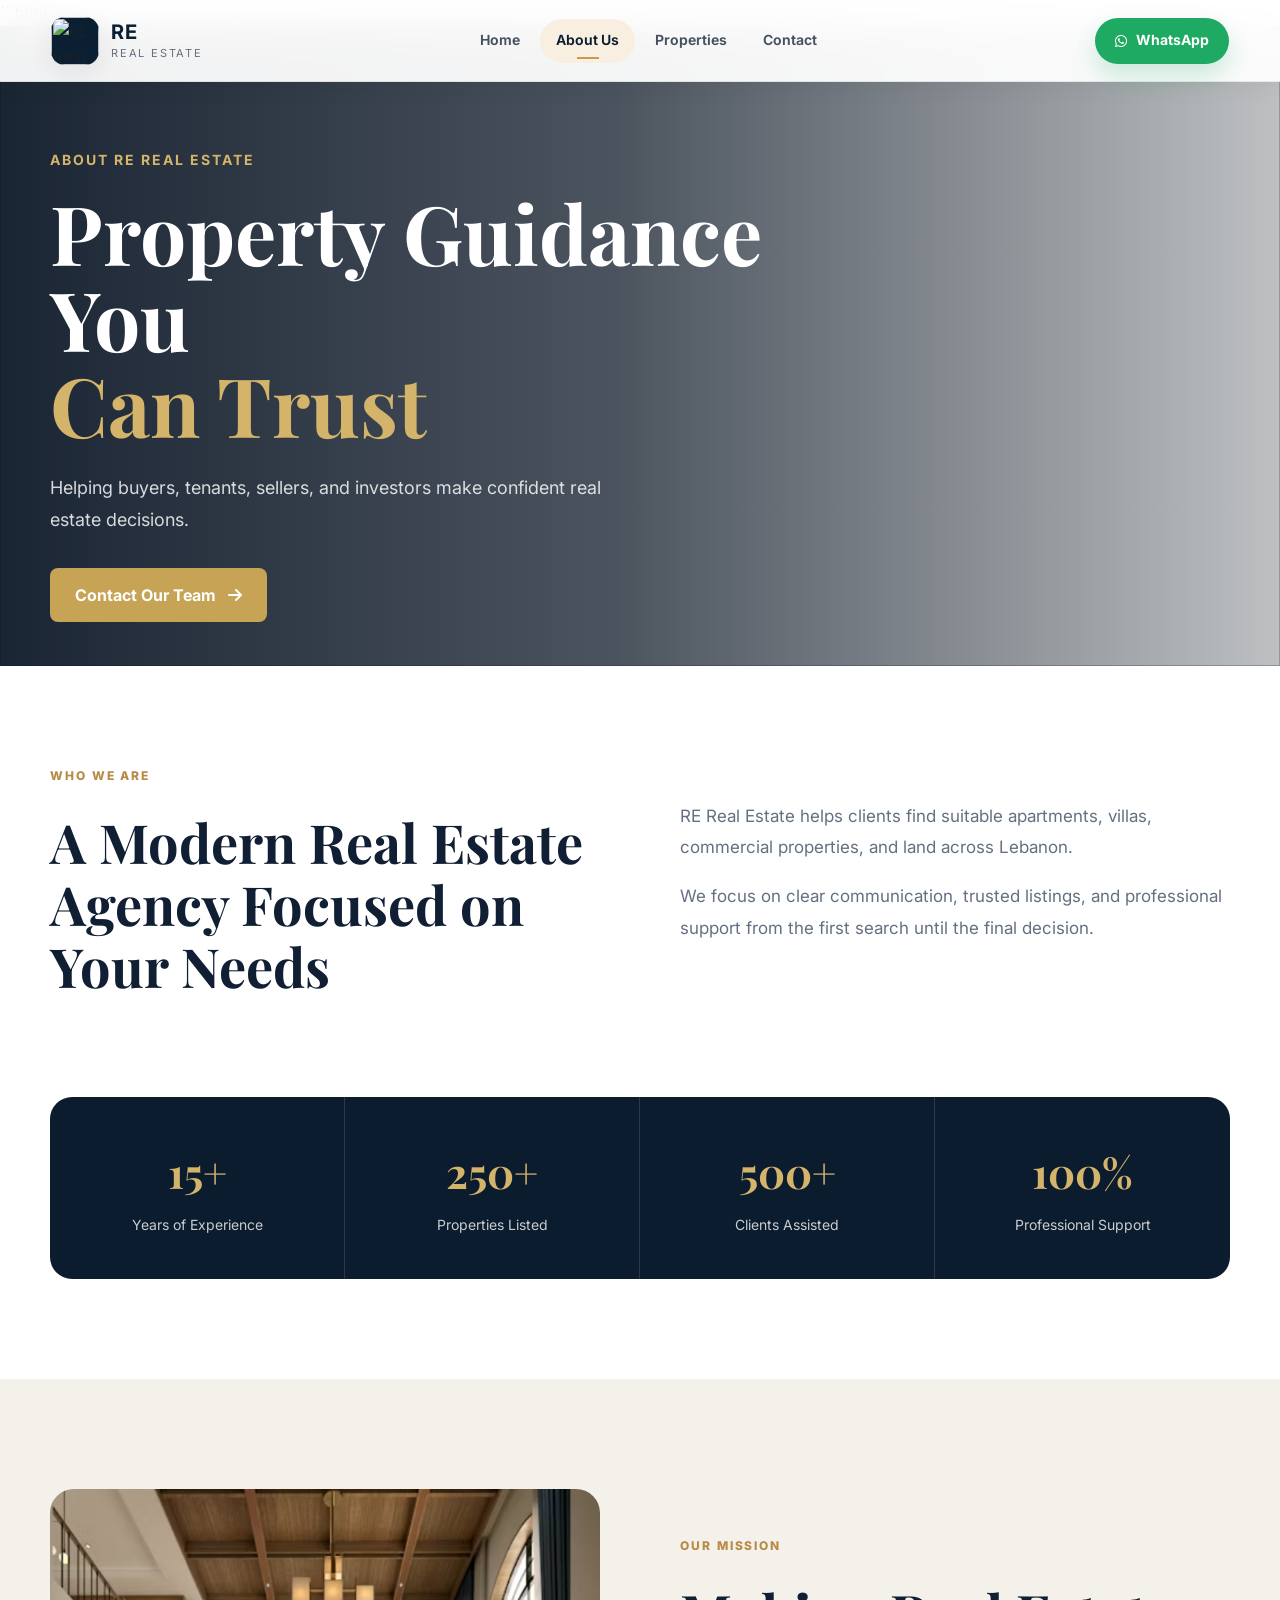
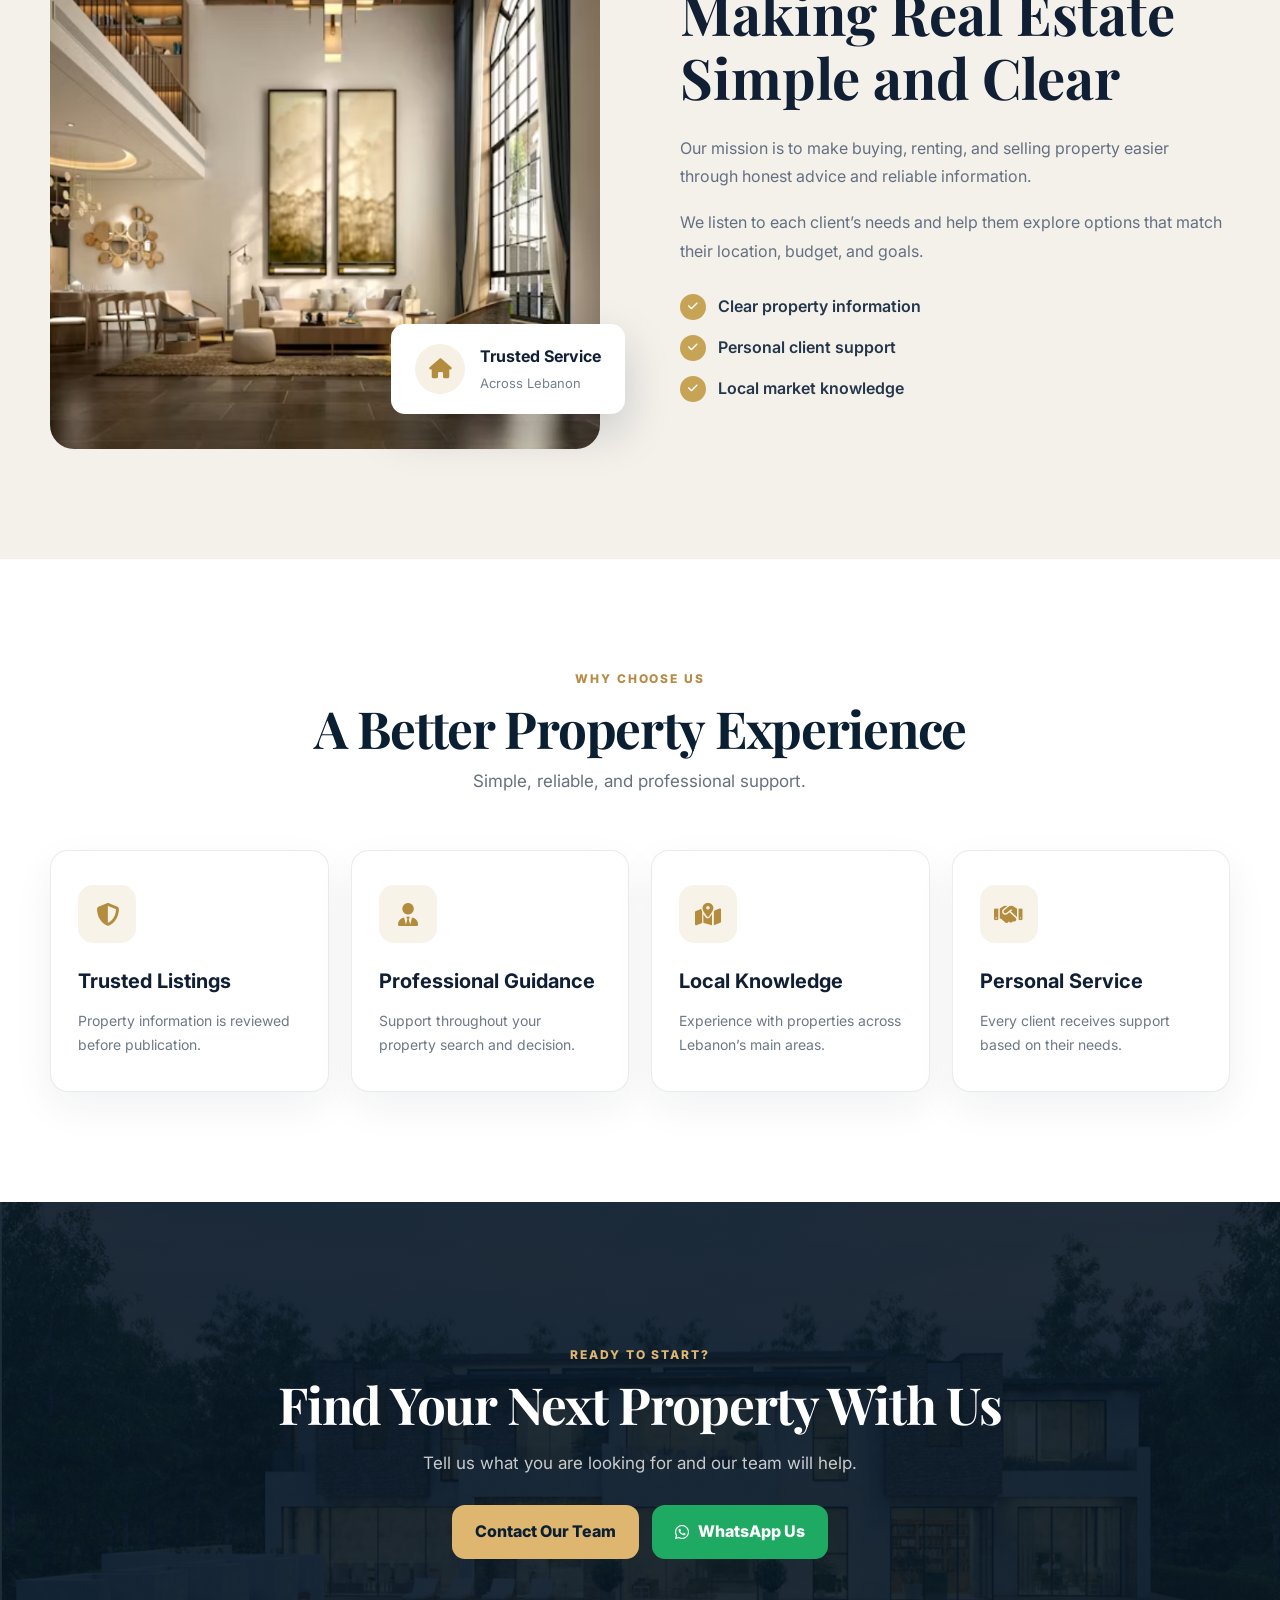
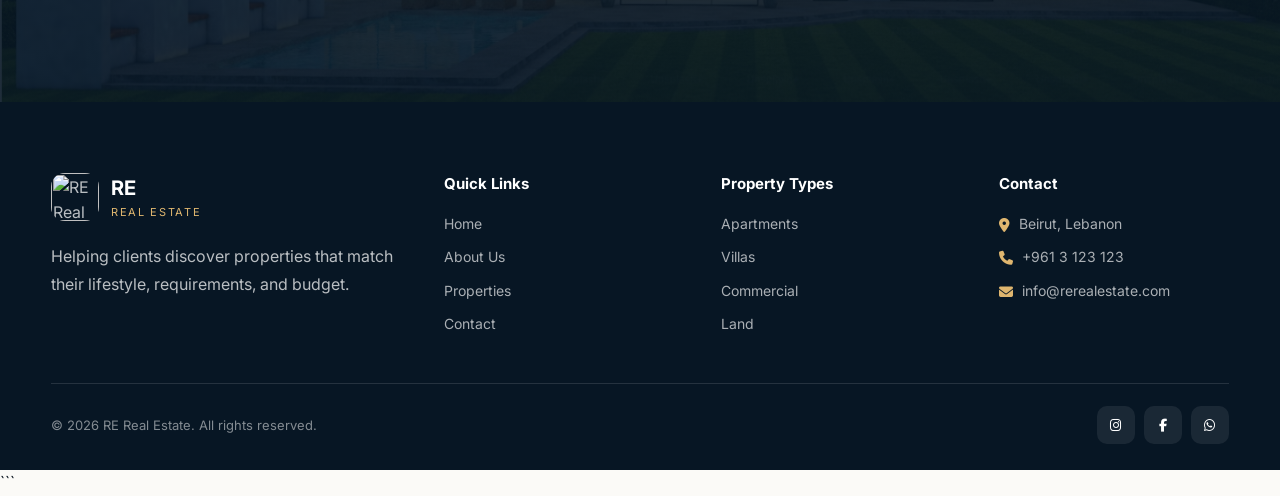
==== commit b0d08955: "update" ====
--- a/about.html
+++ b/about.html
@@ -226,7 +226,7 @@
         <div class="about-mission-image">
 
           <img
-  src="https://images.unsplash.com/photo-1600607687939-ce8a6c25118c?auto=format&fit=crop&w=1400&q=80"
+  src="images/about.png"
   alt="Modern luxury apartment"
 />
 
